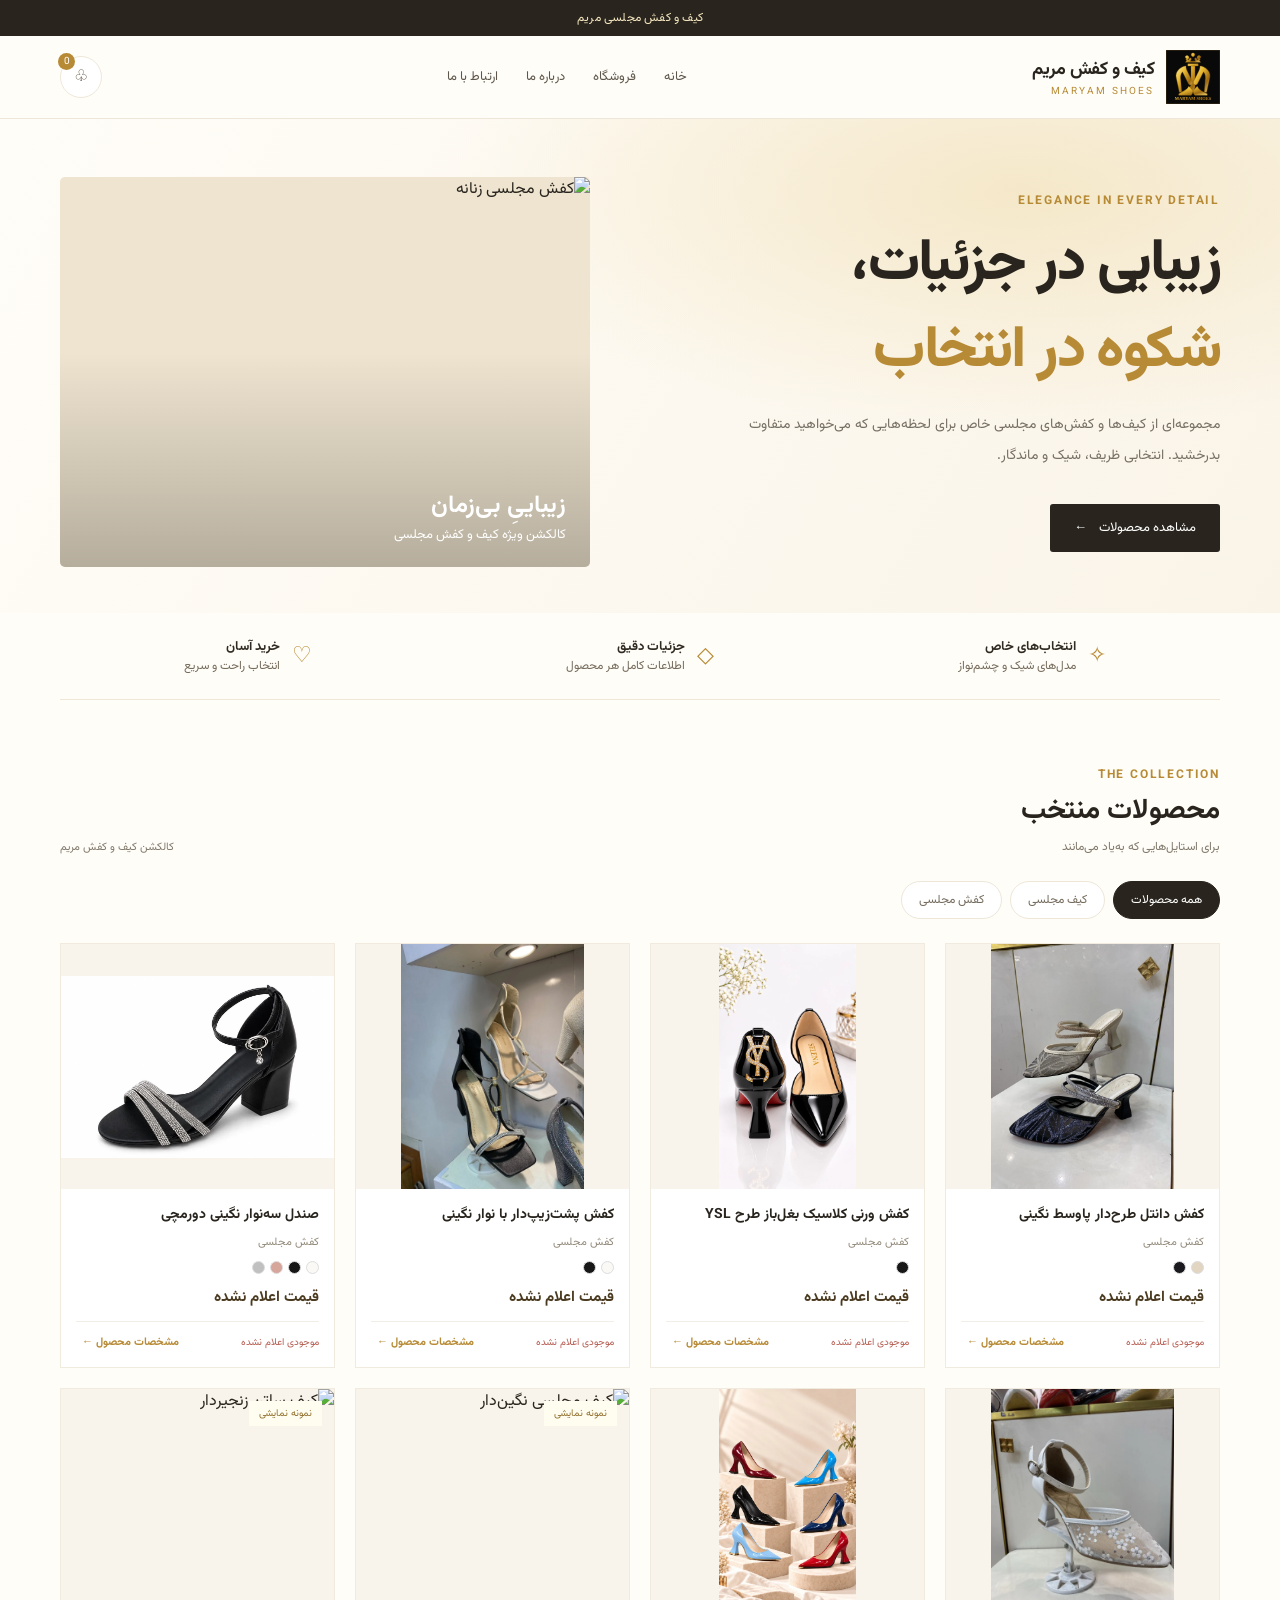
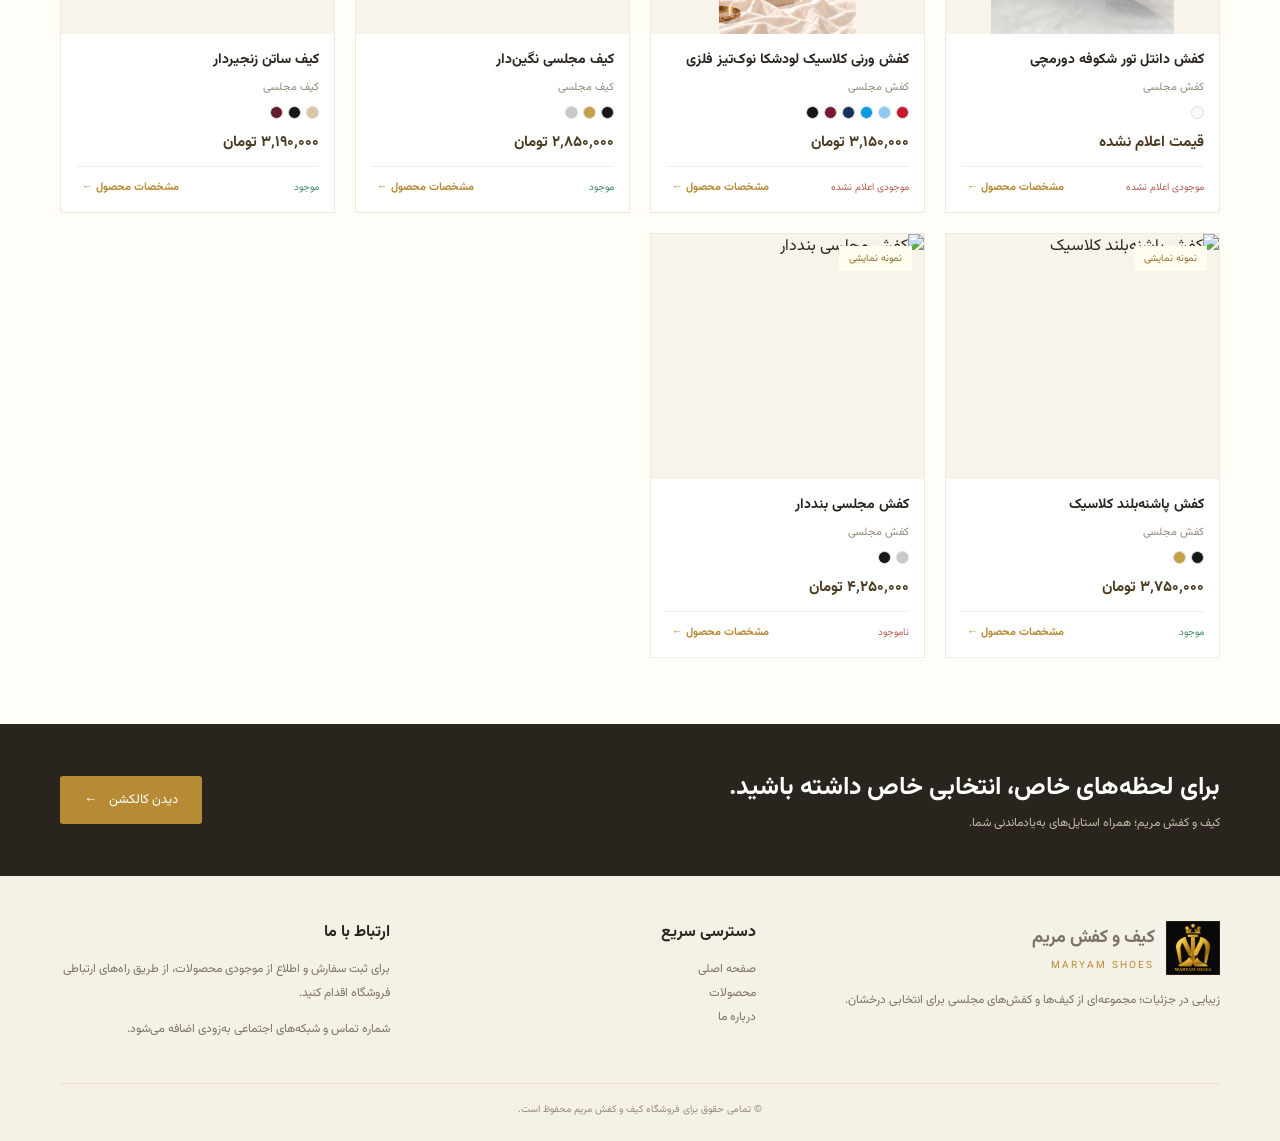
==== index.html @ fd9d686f "Add patterned lace mule with rhinestone instep straps" ====
<!doctype html>
<html lang="fa" dir="rtl">
<head>
<meta charset="utf-8"><meta name="viewport" content="width=device-width,initial-scale=1">
<meta name="theme-color" content="#fffdf8">
<meta name="description" content="کیف و کفش مریم؛ انتخابی درخشان برای استایل‌های خاص و مجلسی">
<title>کیف و کفش مریم | Maryam Shoes</title>
<style>
@import url('https://fonts.googleapis.com/css2?family=Vazirmatn:wght@300;400;500;600;700;800&display=swap');
:root{--gold:#b78a35;--gold2:#e6c77d;--ink:#29251e;--muted:#81796c;--cream:#fffdf8;--line:#eee7d9;--soft:#f8f4eb}
*{box-sizing:border-box}html{scroll-behavior:smooth}body{margin:0;background:var(--cream);color:var(--ink);font-family:Vazirmatn,Tahoma,sans-serif}a{color:inherit;text-decoration:none}button{font:inherit;cursor:pointer}.topline{background:#29251e;color:#f7e8c2;text-align:center;padding:9px 16px;font-size:12px;letter-spacing:.2px}.wrap{width:min(1160px,calc(100% - 36px));margin:auto}.header{position:sticky;top:0;z-index:20;background:#fffdf8ed;backdrop-filter:blur(14px);border-bottom:1px solid var(--line)}.nav{height:82px;display:flex;align-items:center;justify-content:space-between;gap:24px}.brand{display:flex;align-items:center;gap:12px}.brand img{width:54px;height:54px}.brand strong{display:block;font-size:18px;letter-spacing:-.5px}.brand small{display:block;color:var(--gold);font-size:10px;letter-spacing:2px;direction:ltr;text-align:right}.links{display:flex;gap:28px;color:#5e574b;font-size:13px}.links a:hover{color:var(--gold)}.nav-actions{display:flex;gap:10px}.iconbtn{border:1px solid var(--line);background:white;border-radius:50%;width:42px;height:42px;display:grid;place-items:center;color:#514632;position:relative}.count{position:absolute;top:-4px;left:-3px;background:var(--gold);color:white;border-radius:50%;width:17px;height:17px;font-size:10px;display:grid;place-items:center}.hero{padding:58px 0 46px;background:radial-gradient(ellipse at 80% 15%,#f5e8c9 0,transparent 40%),linear-gradient(120deg,#fffdf8,#faf4e8)}.hero-grid{display:grid;grid-template-columns:1.05fr .95fr;align-items:center;gap:44px}.eyebrow{color:var(--gold);font-size:12px;font-weight:700;letter-spacing:1.8px}.hero h1{font-size:clamp(34px,5vw,58px);line-height:1.5;margin:12px 0 14px;font-weight:800;letter-spacing:-1.6px}.hero h1 span{color:var(--gold)}.hero p{color:#777064;line-height:2.2;font-size:14px;max-width:490px}.cta{display:inline-flex;align-items:center;gap:12px;background:var(--ink);color:white;padding:14px 24px;border-radius:3px;margin-top:18px;font-size:13px;transition:.2s}.cta:hover{background:var(--gold)}.hero-art{height:390px;border-radius:5px;overflow:hidden;position:relative;background:#eee4d0}.hero-art img{width:100%;height:100%;object-fit:cover;display:block}.hero-art:after{content:"";position:absolute;inset:0;background:linear-gradient(0deg,#1b171044,transparent 55%)}.art-label{position:absolute;z-index:1;bottom:22px;right:24px;color:white;font-size:13px}.art-label b{display:block;font-size:24px}.trust{display:grid;grid-template-columns:repeat(3,1fr);gap:16px;padding:24px 0;border-bottom:1px solid var(--line)}.trust div{display:flex;align-items:center;justify-content:center;gap:12px;color:#756b5b;font-size:12px}.trust b{display:block;color:#302b22;font-size:13px}.trust i{font-style:normal;font-size:22px;color:var(--gold)}.section{padding:66px 0}.section-head{display:flex;justify-content:space-between;align-items:end;margin-bottom:25px}.section-head h2{margin:5px 0;font-size:28px}.section-head p{margin:0;color:var(--muted);font-size:12px}.filters{display:flex;gap:8px;flex-wrap:wrap;margin-bottom:24px}.filter{border:1px solid var(--line);background:white;color:#746b5d;padding:9px 17px;border-radius:30px;font-size:12px}.filter.active,.filter:hover{background:var(--ink);border-color:var(--ink);color:white}.grid{display:grid;grid-template-columns:repeat(4,1fr);gap:20px}.product{background:white;border:1px solid #f0eadf;transition:.25s;position:relative}.product:hover{transform:translateY(-4px);box-shadow:0 16px 36px #4d3c1710}.photo{height:245px;position:relative;background:var(--soft);overflow:hidden}.photo img{width:100%;height:100%;object-fit:cover;transition:.4s}.product:hover .photo img{transform:scale(1.04)}.tag{position:absolute;top:12px;right:12px;background:#fffdf0;color:#92702d;padding:5px 10px;font-size:10px}.pbody{padding:15px}.pbody h3{font-size:14px;margin:0 0 8px}.sub{font-size:11px;color:#938a7b}.price{font-size:15px;font-weight:700;margin:12px 0;color:#4a3a1f}.price small{font-size:10px;color:#8b8376;font-weight:400}.pfoot{display:flex;justify-content:space-between;align-items:center;border-top:1px solid #f2eee7;padding-top:11px}.stock{font-size:10px;color:#3f8a63}.stock.out{color:#b65d51}.details{border:0;background:transparent;color:var(--gold);font-size:11px;font-weight:700}.swatches{display:flex;gap:5px;margin-top:10px}.swatch{width:13px;height:13px;border-radius:50%;border:1px solid #ddd}.empty{padding:50px;text-align:center;color:var(--muted);grid-column:1/-1}.banner{background:#29251e;color:white;padding:44px 0}.banner-inner{display:flex;align-items:center;justify-content:space-between;gap:25px}.banner h2{margin:0;font-size:25px}.banner p{color:#c6bcaa;font-size:12px;margin:7px 0 0}.banner .cta{background:var(--gold);margin:0}.footer{padding:44px 0 24px;background:#f6f1e7}.footer-grid{display:grid;grid-template-columns:1.3fr 1fr 1fr;gap:35px}.footer p,.footer a{color:#7b7367;font-size:12px;line-height:2}.footer h4{margin:0 0 12px}.copyright{border-top:1px solid #e8dfd0;margin-top:30px;padding-top:18px;color:#958b7a;font-size:10px;text-align:center}.modal{position:fixed;inset:0;background:#17130dbb;z-index:50;display:none;align-items:center;justify-content:center;padding:18px}.modal.open{display:flex}.modalbox{background:#fffdf8;width:min(760px,100%);max-height:90vh;overflow:auto;display:grid;grid-template-columns:1fr 1fr;position:relative}.modalbox>img{width:100%;height:100%;min-height:370px;object-fit:cover}.modalcontent{padding:34px}.close{position:absolute;top:10px;left:10px;border:0;background:white;width:34px;height:34px;border-radius:50%;font-size:20px}.spec{display:grid;grid-template-columns:1fr 1fr;gap:9px;margin:20px 0}.spec div{background:var(--soft);padding:10px;font-size:11px;color:#766b5a}.spec b{display:block;color:#302a20;font-size:12px;margin-bottom:4px}.modalcontent select{width:100%;padding:11px;border:1px solid var(--line);background:white;font:inherit;margin:6px 0 12px}.add{border:0;background:var(--ink);color:white;width:100%;padding:13px}.cartpanel{position:fixed;z-index:60;inset:0;background:#17130d88;display:none;justify-content:flex-start}.cartpanel.open{display:flex}.cart{background:white;width:min(390px,92vw);height:100%;padding:25px;overflow:auto}.carthead{display:flex;justify-content:space-between;align-items:center}.cartline{display:flex;justify-content:space-between;border-bottom:1px solid var(--line);padding:14px 0;font-size:12px}.cartline button{border:0;background:none;color:#b65d51}.muted{color:var(--muted)}@media(max-width:850px){.links{display:none}.hero-grid{grid-template-columns:1fr}.hero-art{height:320px}.grid{grid-template-columns:repeat(2,1fr)}.trust{gap:8px}.trust div{font-size:10px}.footer-grid{grid-template-columns:1fr 1fr}}@media(max-width:520px){.wrap{width:calc(100% - 26px)}.nav{height:70px}.brand img{width:46px;height:46px}.brand strong{font-size:15px}.hero{padding:36px 0}.hero-art{height:270px}.trust{grid-template-columns:1fr;gap:14px;align-items:start}.trust div{justify-content:flex-start}.section{padding:48px 0}.section-head h2{font-size:22px}.grid{gap:10px}.photo{height:175px}.pbody{padding:11px}.pbody h3{font-size:12px}.price{font-size:13px}.banner-inner{display:block}.banner .cta{display:inline-flex;margin-top:18px}.footer-grid{grid-template-columns:1fr}.modalbox{grid-template-columns:1fr}.modalbox>img{height:230px;min-height:0}.modalcontent{padding:22px}}
.tag:empty{display:none}.photo img[src^="assets/"][src$=".webp"],.modalbox>img[src^="assets/"][src$=".webp"]{object-fit:contain}.modalbox>img[src^="assets/"][src$=".webp"]{max-height:75vh;background:var(--soft)}
</style>
</head>
<body>
<div class="topline">کیف و کفش مجلسی مریم</div>
<header class="header"><div class="wrap nav">
<a class="brand" href="#"><img src="assets/logo.svg" alt="لوگوی کیف و کفش مریم"><span><strong>کیف و کفش مریم</strong><small>MARYAM SHOES</small></span></a>
<nav class="links"><a href="#home">خانه</a><a href="#products">فروشگاه</a><a href="#about">درباره ما</a><a href="#contact">ارتباط با ما</a></nav>
<div class="nav-actions"><button class="iconbtn" aria-label="سبد خرید" onclick="toggleCart()">♧<span class="count" id="cartCount">0</span></button></div>
</div></header>
<main>
<section class="hero" id="home"><div class="wrap hero-grid"><div><div class="eyebrow">ELEGANCE IN EVERY DETAIL</div><h1>زیبایی در جزئیات،<br><span>شکوه در انتخاب</span></h1><p>مجموعه‌ای از کیف‌ها و کفش‌های مجلسی خاص برای لحظه‌هایی که می‌خواهید متفاوت بدرخشید. انتخابی ظریف، شیک و ماندگار.</p><a class="cta" href="#products">مشاهده محصولات <span>←</span></a></div><div class="hero-art"><img src="https://images.unsplash.com/photo-1543163521-1bf539c55dd2?auto=format&fit=crop&w=1100&q=85" alt="کفش مجلسی زنانه"><div class="art-label"><b>زیباییِ بی‌زمان</b>کالکشن ویژه کیف و کفش مجلسی</div></div></div></section>
<div class="wrap trust"><div><i>✧</i><span><b>انتخاب‌های خاص</b>مدل‌های شیک و چشم‌نواز</span></div><div><i>◇</i><span><b>جزئیات دقیق</b>اطلاعات کامل هر محصول</span></div><div><i>♡</i><span><b>خرید آسان</b>انتخاب راحت و سریع</span></div></div>
<section class="section" id="products"><div class="wrap"><div class="section-head"><div><div class="eyebrow">THE COLLECTION</div><h2>محصولات منتخب</h2><p>برای استایل‌هایی که به‌یاد می‌مانند</p></div><span class="muted" style="font-size:11px">کالکشن کیف و کفش مریم</span></div>
<div class="filters"><button class="filter active" data-filter="all">همه محصولات</button><button class="filter" data-filter="bag">کیف مجلسی</button><button class="filter" data-filter="shoe">کفش مجلسی</button></div>
<div class="grid" id="productGrid"></div></div></section>
<section class="banner" id="about"><div class="wrap banner-inner"><div><h2>برای لحظه‌های خاص، انتخابی خاص داشته باشید.</h2><p>کیف و کفش مریم؛ همراه استایل‌های به‌یادماندنی شما.</p></div><a class="cta" href="#products">دیدن کالکشن <span>←</span></a></div></section>
</main>
<footer class="footer" id="contact"><div class="wrap"><div class="footer-grid"><div><a class="brand" href="#"><img src="assets/logo.svg" alt=""><span><strong>کیف و کفش مریم</strong><small>MARYAM SHOES</small></span></a><p>زیبایی در جزئیات؛ مجموعه‌ای از کیف‌ها و کفش‌های مجلسی برای انتخابی درخشان.</p></div><div><h4>دسترسی سریع</h4><p><a href="#home">صفحه اصلی</a><br><a href="#products">محصولات</a><br><a href="#about">درباره ما</a></p></div><div><h4>ارتباط با ما</h4><p>برای ثبت سفارش و اطلاع از موجودی محصولات، از طریق راه‌های ارتباطی فروشگاه اقدام کنید.</p><p class="muted">شماره تماس و شبکه‌های اجتماعی به‌زودی اضافه می‌شود.</p></div></div><div class="copyright">© تمامی حقوق برای فروشگاه کیف و کفش مریم محفوظ است.</div></div></footer>
<div class="modal" id="productModal" onclick="if(event.target===this)closeModal()"><div class="modalbox"><button class="close" onclick="closeModal()">×</button><img id="modalImg" alt=""><div class="modalcontent"><div class="eyebrow">MARYAM SHOES</div><h2 id="modalName"></h2><div class="price" id="modalPrice"></div><p class="muted" style="font-size:12px;line-height:2">برای مشاهده مشخصات و انتخاب رنگ یا سایز، گزینه‌های زیر را بررسی کنید.</p><div class="spec" id="modalSpecs"></div><label id="optionLabel" style="font-size:12px">انتخاب رنگ</label><select id="optionSelect"></select><button class="add" id="addBtn">افزودن به سبد خرید</button></div></div></div>
<div class="cartpanel" id="cartPanel" onclick="if(event.target===this)toggleCart()"><aside class="cart"><div class="carthead"><h3>سبد خرید</h3><button class="close" style="position:static" onclick="toggleCart()">×</button></div><div id="cartItems"></div><p id="cartTotal" style="font-weight:700"></p><p class="muted" style="font-size:11px;line-height:2">این نسخه نمایشی است؛ ثبت سفارش و پرداخت آنلاین هنوز فعال نشده است.</p></aside></div>
<script>
const products=[
{"id":10,"name":"کفش دانتل طرح‌دار پاوسط نگینی","category":"shoe","price":null,"colors":["کرم","مشکی"],"swatches":["#e2d6c2","#19191e"],"sizes":[],"heel":"۵ سانتی‌متر","stock":null,"dimensions":"اعلام نشده","image":"assets/patterned-lace-mule.webp","badge":"","real":true},
{"id":9,"name":"کفش ورنی کلاسیک بغل‌باز طرح YSL","category":"shoe","price":null,"colors":["مشکی"],"swatches":["#171717"],"soleColor":"قرمز","sizes":[],"heel":"اعلام نشده","stock":null,"dimensions":"اعلام نشده","image":"assets/ysl-style-patent.webp","badge":"","real":true},
{"id":8,"name":"کفش پشت‌زیپ‌دار با نوار نگینی","category":"shoe","price":null,"colors":["سفید","مشکی"],"swatches":["#faf9f6","#171717"],"sizes":[],"heel":"۵ تا ۷ سانتی‌متر","stock":null,"dimensions":"اعلام نشده","image":"assets/rhinestone-back-zip.webp","badge":"","real":true},
{"id":7,"name":"صندل سه‌نوار نگینی دورمچی","category":"shoe","price":null,"colors":["سفید","مشکی","کالباسی","نقره‌ای"],"swatches":["#faf9f6","#171717","#d6a59c","#c0c0c0"],"sizes":[],"heel":"۵ تا ۷ سانتی‌متر","stock":null,"dimensions":"اعلام نشده","image":"assets/three-band-rhinestone.webp","badge":"","real":true},
{"id":6,"name":"کفش دانتل تور شکوفه دورمچی","category":"shoe","price":null,"colors":["سفید"],"swatches":["#faf9f6"],"sizes":[],"heel":"۵ تا ۷ سانتی‌متر","stock":null,"dimensions":"اعلام نشده","image":"assets/blossom-lace.webp","badge":"","real":true},
{"id":5,"name":"کفش ورنی کلاسیک لودشکا نوک‌تیز فلزی","category":"shoe","price":3150000,"colors":["قرمز","آبی روشن","آبی درخشان","سرمه‌ای","زرشکی","مشکی"],"swatches":["#c8162c","#8dc9f3","#009be5","#16315c","#791a32","#151515"],"sizes":[],"heel":"۸ تا ۱۰ سانتی‌متر","stock":null,"dimensions":"اعلام نشده","image":"assets/lodoshka-classic.webp","badge":"","real":true},
{id:1,name:'کیف مجلسی نگین‌دار',category:'bag',price:2850000,colors:['مشکی','طلایی','نقره‌ای'],swatches:['#171717','#c5a04b','#c6c8cc'],stock:true,dimensions:'۲۰ × ۱۴ × ۶ سانتی‌متر',image:'https://images.unsplash.com/photo-1584917865442-de89df76afd3?auto=format&fit=crop&w=900&q=85',badge:'پرفروش'},
{id:2,name:'کیف ساتن زنجیردار',category:'bag',price:3190000,colors:['کرم','مشکی','زرشکی'],swatches:['#d9c7a5','#171717','#641c2b'],stock:true,dimensions:'۱۸ × ۱۲ × ۵ سانتی‌متر',image:'https://images.unsplash.com/photo-1584917865442-de89df76afd3?auto=format&fit=crop&w=900&q=85',badge:'جدید'},
{id:3,name:'کفش پاشنه‌بلند کلاسیک',category:'shoe',price:3750000,colors:['مشکی','طلایی'],swatches:['#171717','#c5a04b'],sizes:['۳۶','۳۷','۳۸','۳۹','۴۰'],heel:'۸ سانتی‌متر',stock:true,dimensions:'مناسب سایز استاندارد',image:'https://images.unsplash.com/photo-1543163521-1bf539c55dd2?auto=format&fit=crop&w=900&q=85',badge:'منتخب'},
{id:4,name:'کفش مجلسی بنددار',category:'shoe',price:4250000,colors:['نقره‌ای','مشکی'],swatches:['#c6c8cc','#171717'],sizes:['۳۶','۳۷','۳۸','۳۹'],heel:'۷ سانتی‌متر',stock:false,dimensions:'مناسب سایز استاندارد',image:'https://images.unsplash.com/photo-1515347619252-60a4bf4fff4f?auto=format&fit=crop&w=900&q=85',badge:'ناموجود'}
];
const stockLabel = stock => stock === null ? 'موجودی اعلام نشده' : stock ? 'موجود' : 'ناموجود';
let cart=[];let currentFilter='all';const toman=n=>n == null ? 'قیمت اعلام نشده' : n.toLocaleString('fa-IR')+' تومان';
function render(){const list=products.filter(p=>currentFilter==='all'||p.category===currentFilter);document.getElementById('productGrid').innerHTML=list.map(p=>'<article class="product"><div class="photo"><img src="'+p.image+'" alt="'+p.name+'" loading="lazy"><span class="tag">'+(p.real ? p.badge : 'نمونه نمایشی')+'</span></div><div class="pbody"><h3>'+p.name+'</h3><div class="sub">'+(p.category==='bag'?'کیف مجلسی':'کفش مجلسی')+'</div><div class="swatches">'+p.swatches.map((c,i)=>'<span class="swatch" title="'+p.colors[i]+'" style="background:'+c+'"></span>').join('')+'</div><div class="price">'+toman(p.price)+'</div><div class="pfoot"><span class="stock '+(!p.stock?'out':'')+'">'+stockLabel(p.stock)+'</span><button class="details" onclick="openModal('+p.id+')">مشخصات محصول ←</button></div></div></article>').join('')||'<div class="empty">محصولی در این دسته ثبت نشده است.</div>'}
document.querySelectorAll('.filter').forEach(b=>b.addEventListener('click',()=>{document.querySelectorAll('.filter').forEach(x=>x.classList.remove('active'));b.classList.add('active');currentFilter=b.dataset.filter;render()}));
function openModal(id){const p=products.find(x=>x.id===id);document.getElementById('modalImg').src=p.image;document.getElementById('modalName').textContent=p.name;document.getElementById('modalPrice').textContent=toman(p.price);let specs=[['رنگ‌بندی',p.colors.join('، ')],['وضعیت',stockLabel(p.stock)],['ابعاد',p.dimensions]];if(p.soleColor)specs.push(['رنگ زیره',p.soleColor]);if(p.category==='shoe')specs.push(['سایزبندی',p.sizes.join('، ') || 'اعلام نشده'],['قد پاشنه',p.heel]);document.getElementById('modalSpecs').innerHTML=specs.map(s=>'<div><b>'+s[0]+'</b>'+s[1]+'</div>').join('');const label=document.getElementById('optionLabel'),sel=document.getElementById('optionSelect');label.textContent=p.category==='shoe' && p.sizes.length?'انتخاب سایز':'انتخاب رنگ';sel.innerHTML=(p.category==='shoe' && p.sizes.length?p.sizes:p.colors).map(v=>'<option>'+v+'</option>').join('');const btn=document.getElementById('addBtn');btn.disabled=!p.stock;btn.style.opacity=p.stock?'1':'.45';btn.textContent=p.stock?'افزودن به سبد خرید':stockLabel(p.stock);btn.onclick=()=>{cart.push({name:p.name,option:sel.value,price:p.price});renderCart();closeModal()};document.getElementById('productModal').classList.add('open')}
function closeModal(){document.getElementById('productModal').classList.remove('open')}
function toggleCart(){document.getElementById('cartPanel').classList.toggle('open')}
function renderCart(){document.getElementById('cartCount').textContent=cart.length;document.getElementById('cartItems').innerHTML=cart.length?cart.map((x,i)=>'<div class="cartline"><span>'+x.name+'<br><small class="muted">'+x.option+'</small></span><span>'+toman(x.price)+'<br><button onclick="cart.splice('+i+',1);renderCart()">حذف</button></span></div>').join(''):'<p class="muted">سبد خرید شما خالی است.</p>';document.getElementById('cartTotal').textContent=cart.length?'جمع کل: '+toman(cart.reduce((a,b)=>a+b.price,0)):''}
render();renderCart();
</script>
</body></html>
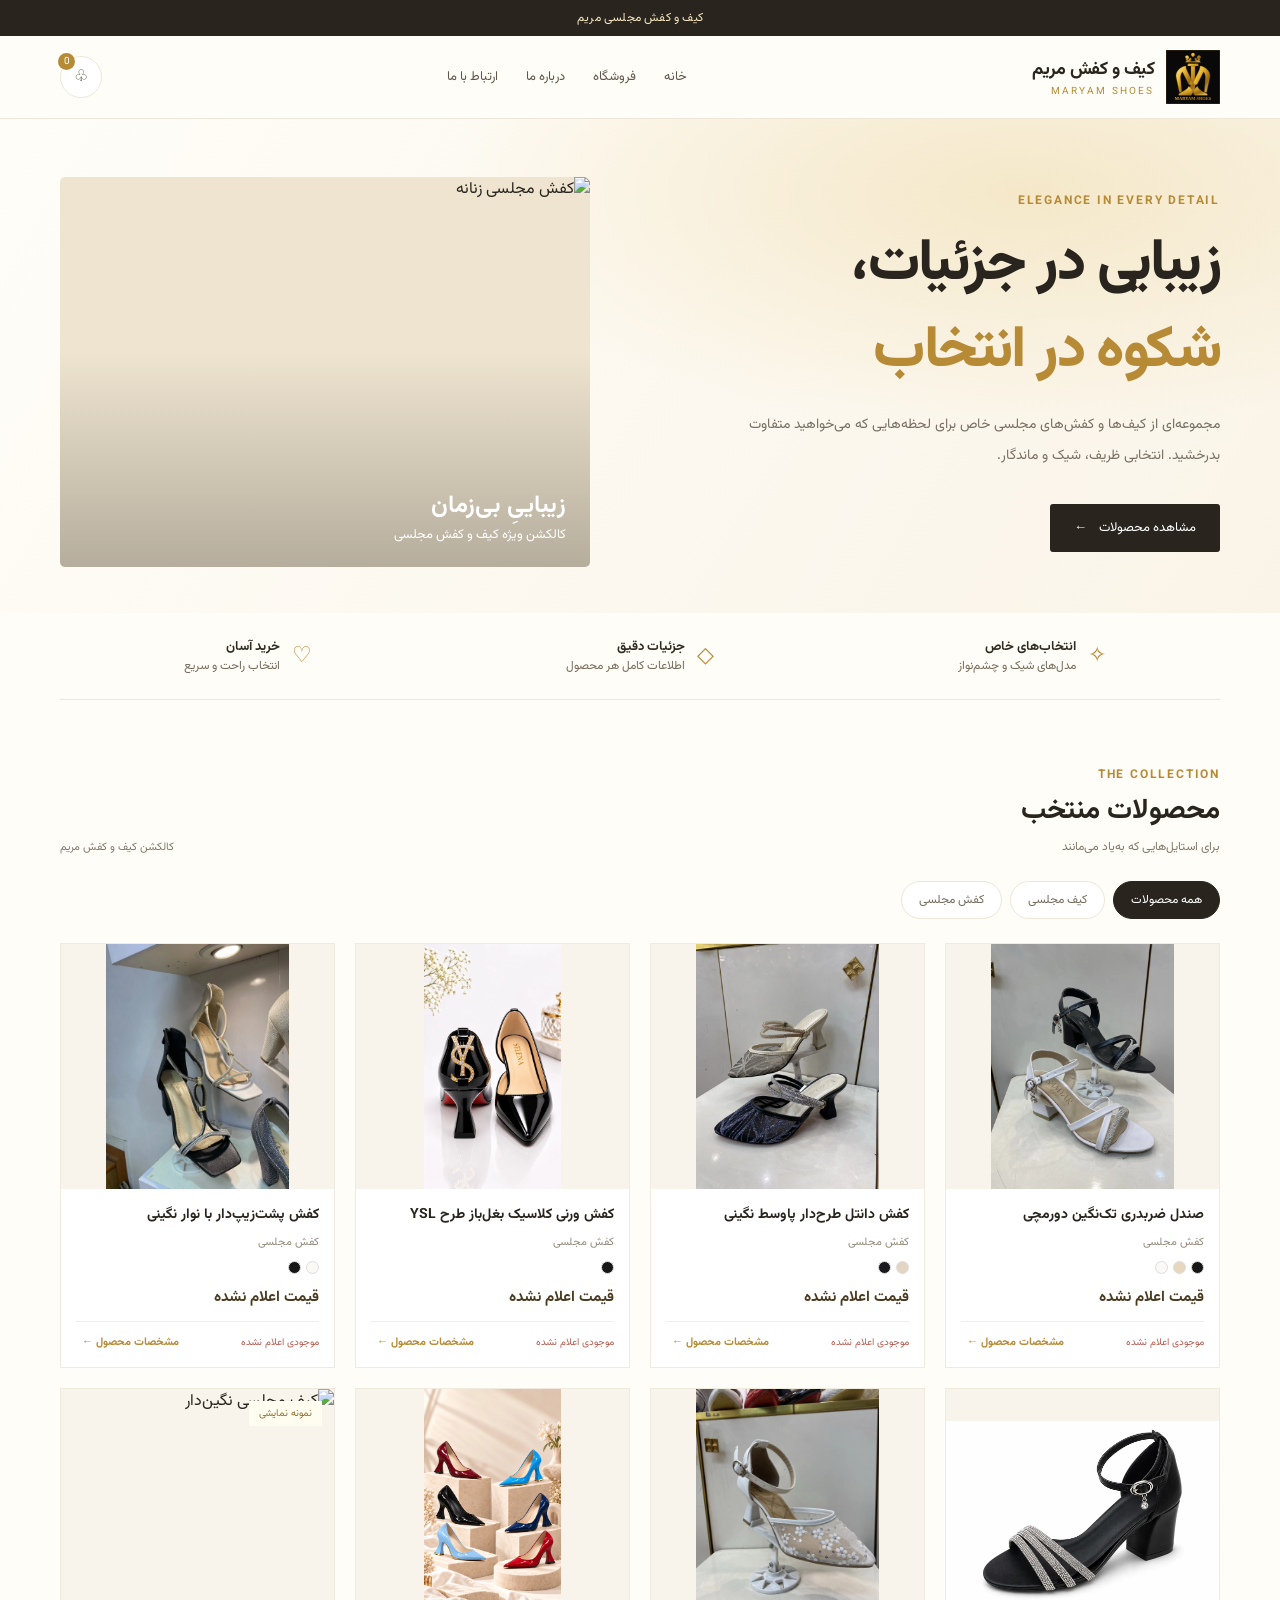
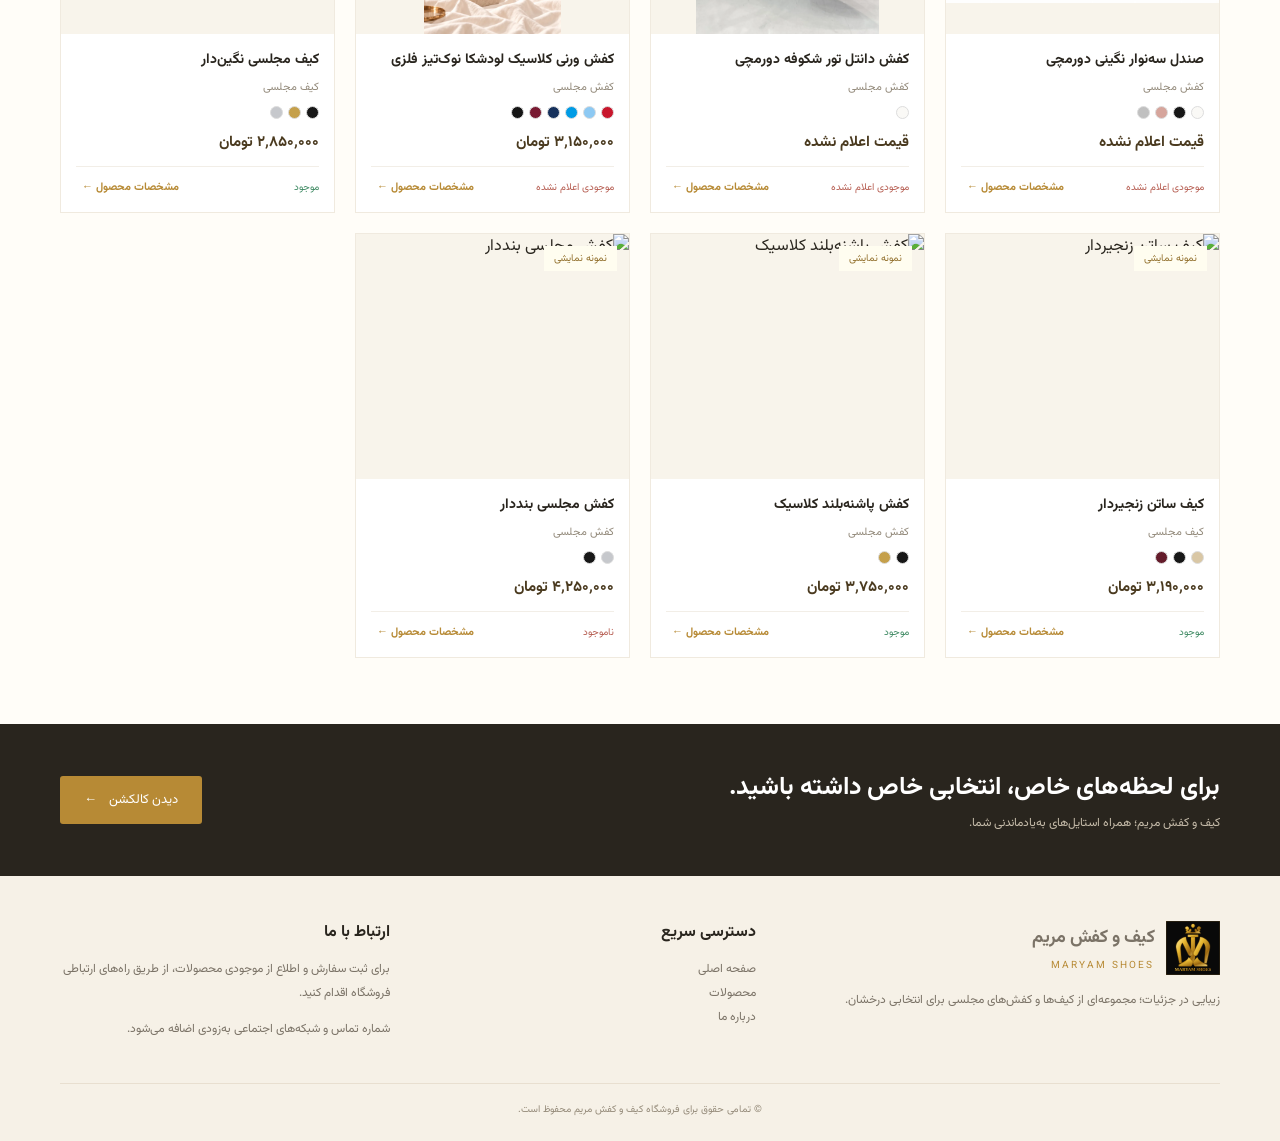
==== commit 4849cddb: "Add crisscross ankle-strap sandal in three colors" ====
--- a/index.html
+++ b/index.html
@@ -32,6 +32,7 @@
 <div class="cartpanel" id="cartPanel" onclick="if(event.target===this)toggleCart()"><aside class="cart"><div class="carthead"><h3>سبد خرید</h3><button class="close" style="position:static" onclick="toggleCart()">×</button></div><div id="cartItems"></div><p id="cartTotal" style="font-weight:700"></p><p class="muted" style="font-size:11px;line-height:2">این نسخه نمایشی است؛ ثبت سفارش و پرداخت آنلاین هنوز فعال نشده است.</p></aside></div>
 <script>
 const products=[
+{"id":11,"name":"صندل ضربدری تک‌نگین دورمچی","category":"shoe","price":null,"colors":["مشکی","کرم","سفید"],"swatches":["#171717","#e7d8bd","#faf9f6"],"sizes":[],"heel":"۵ تا ۷ سانتی‌متر","stock":null,"dimensions":"اعلام نشده","image":"assets/crisscross-ankle-sandal.webp","badge":"","real":true},
 {"id":10,"name":"کفش دانتل طرح‌دار پاوسط نگینی","category":"shoe","price":null,"colors":["کرم","مشکی"],"swatches":["#e2d6c2","#19191e"],"sizes":[],"heel":"۵ سانتی‌متر","stock":null,"dimensions":"اعلام نشده","image":"assets/patterned-lace-mule.webp","badge":"","real":true},
 {"id":9,"name":"کفش ورنی کلاسیک بغل‌باز طرح YSL","category":"shoe","price":null,"colors":["مشکی"],"swatches":["#171717"],"soleColor":"قرمز","sizes":[],"heel":"اعلام نشده","stock":null,"dimensions":"اعلام نشده","image":"assets/ysl-style-patent.webp","badge":"","real":true},
 {"id":8,"name":"کفش پشت‌زیپ‌دار با نوار نگینی","category":"shoe","price":null,"colors":["سفید","مشکی"],"swatches":["#faf9f6","#171717"],"sizes":[],"heel":"۵ تا ۷ سانتی‌متر","stock":null,"dimensions":"اعلام نشده","image":"assets/rhinestone-back-zip.webp","badge":"","real":true},
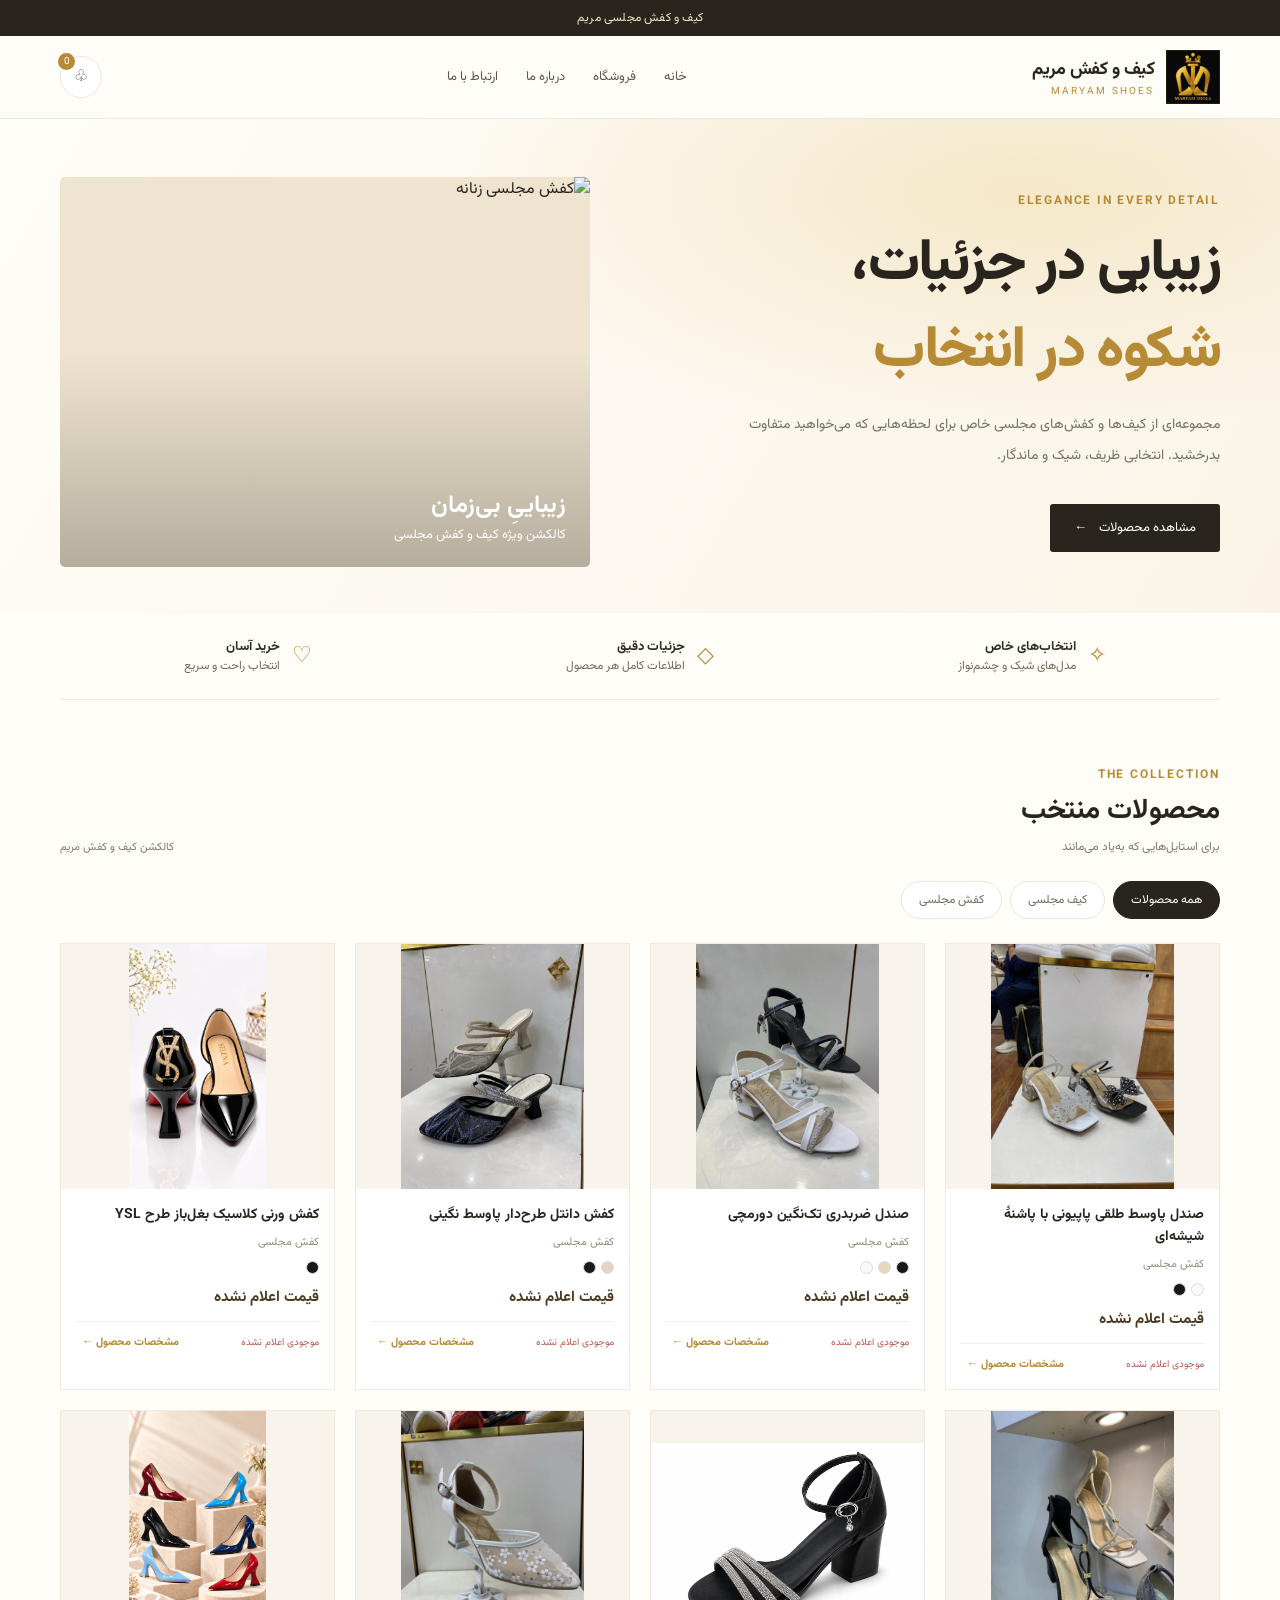
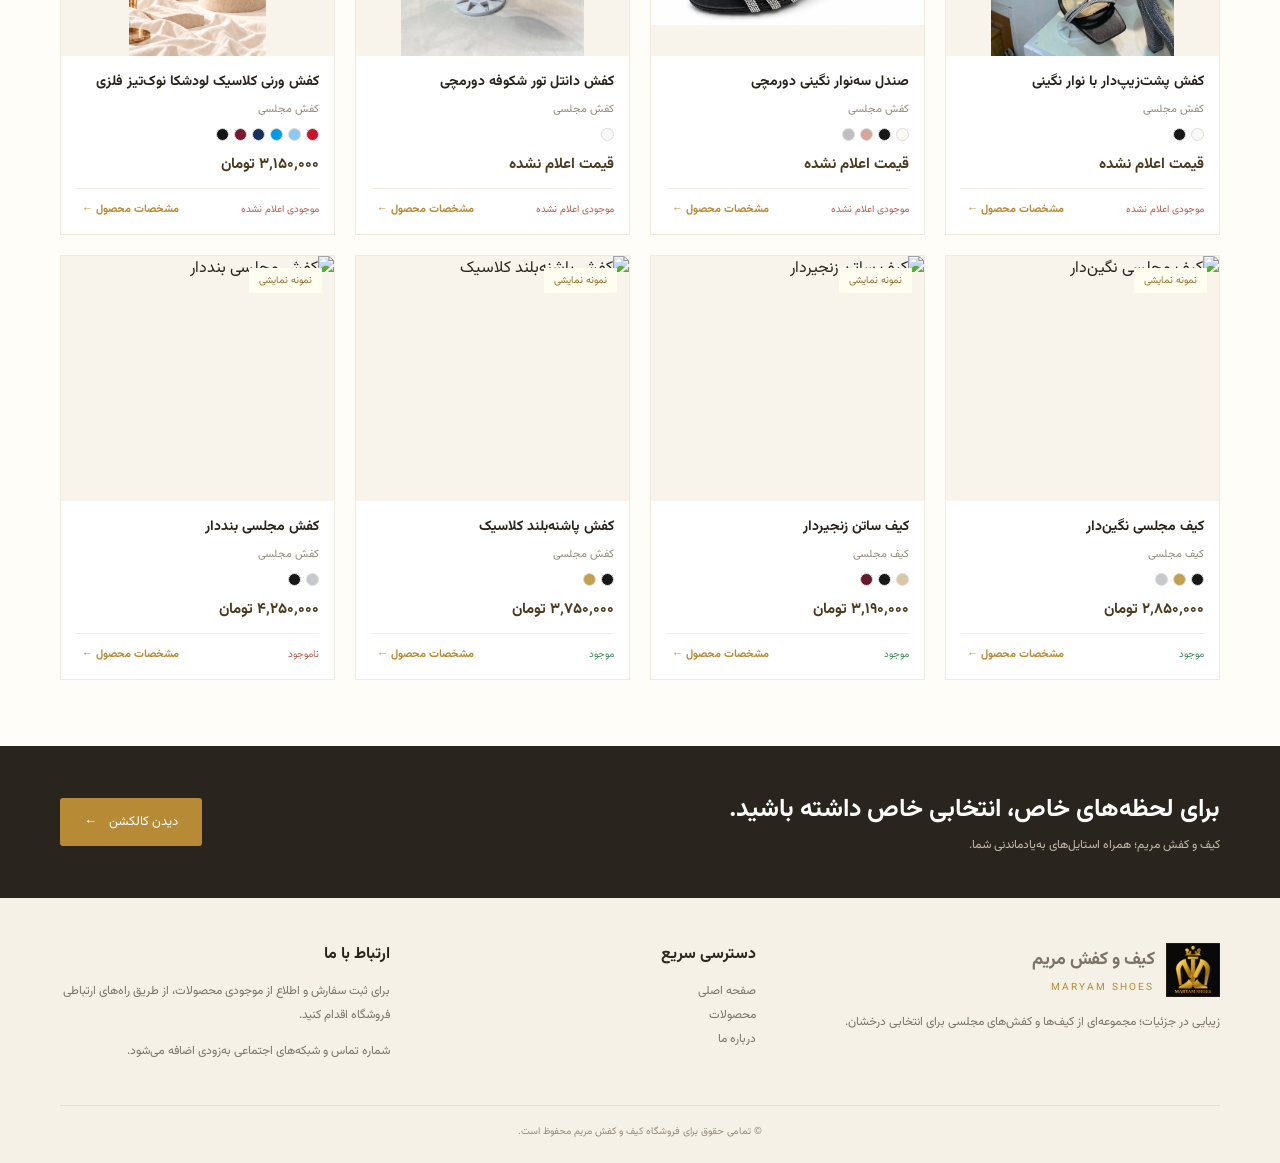
==== commit f3a36bdf: "Add clear-heel bow sandal in white and black" ====
--- a/index.html
+++ b/index.html
@@ -32,6 +32,7 @@
 <div class="cartpanel" id="cartPanel" onclick="if(event.target===this)toggleCart()"><aside class="cart"><div class="carthead"><h3>سبد خرید</h3><button class="close" style="position:static" onclick="toggleCart()">×</button></div><div id="cartItems"></div><p id="cartTotal" style="font-weight:700"></p><p class="muted" style="font-size:11px;line-height:2">این نسخه نمایشی است؛ ثبت سفارش و پرداخت آنلاین هنوز فعال نشده است.</p></aside></div>
 <script>
 const products=[
+{"id":12,"name":"صندل پاوسط طلقی پاپیونی با پاشنهٔ شیشه‌ای","category":"shoe","price":null,"colors":["سفید","مشکی"],"swatches":["#faf9f6","#171717"],"sizes":[],"heel":"اعلام نشده","stock":null,"dimensions":"اعلام نشده","image":"assets/clear-heel-bow-sandal.webp","badge":"","real":true},
 {"id":11,"name":"صندل ضربدری تک‌نگین دورمچی","category":"shoe","price":null,"colors":["مشکی","کرم","سفید"],"swatches":["#171717","#e7d8bd","#faf9f6"],"sizes":[],"heel":"۵ تا ۷ سانتی‌متر","stock":null,"dimensions":"اعلام نشده","image":"assets/crisscross-ankle-sandal.webp","badge":"","real":true},
 {"id":10,"name":"کفش دانتل طرح‌دار پاوسط نگینی","category":"shoe","price":null,"colors":["کرم","مشکی"],"swatches":["#e2d6c2","#19191e"],"sizes":[],"heel":"۵ سانتی‌متر","stock":null,"dimensions":"اعلام نشده","image":"assets/patterned-lace-mule.webp","badge":"","real":true},
 {"id":9,"name":"کفش ورنی کلاسیک بغل‌باز طرح YSL","category":"shoe","price":null,"colors":["مشکی"],"swatches":["#171717"],"soleColor":"قرمز","sizes":[],"heel":"اعلام نشده","stock":null,"dimensions":"اعلام نشده","image":"assets/ysl-style-patent.webp","badge":"","real":true},
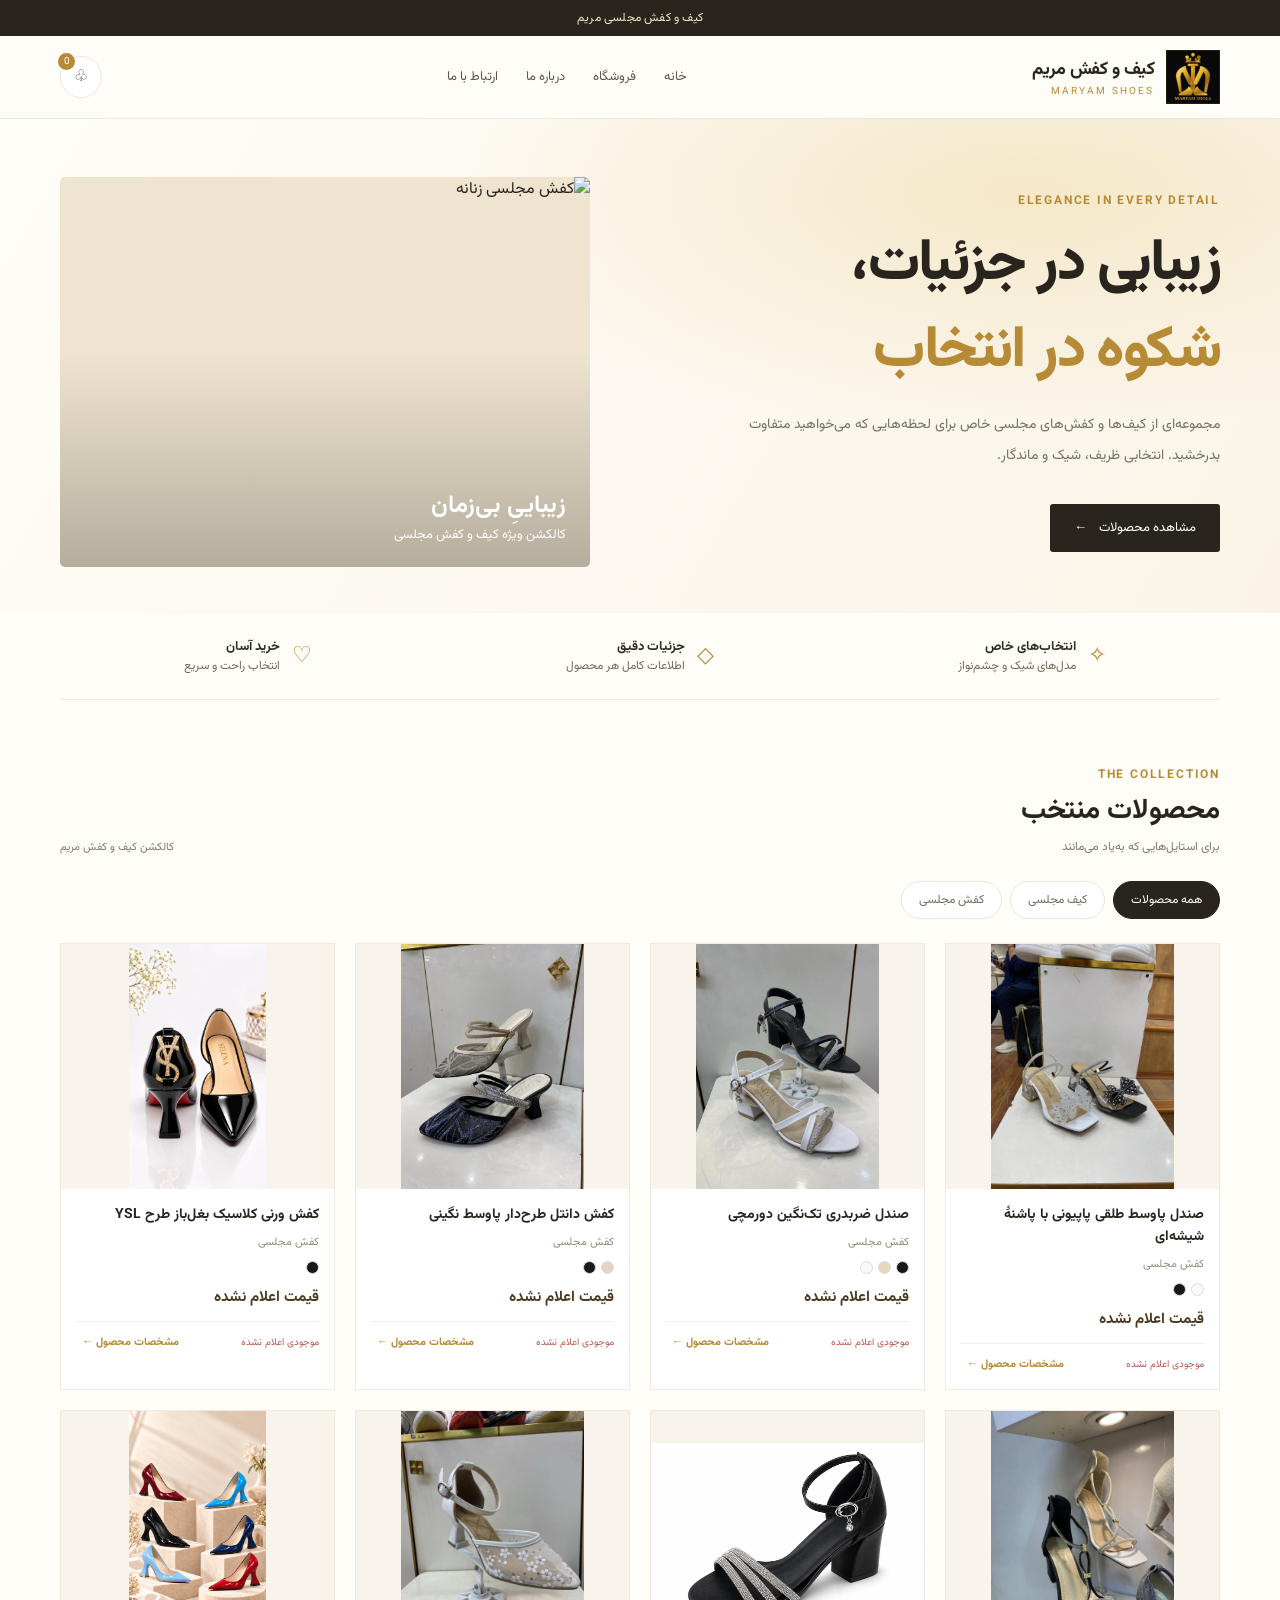
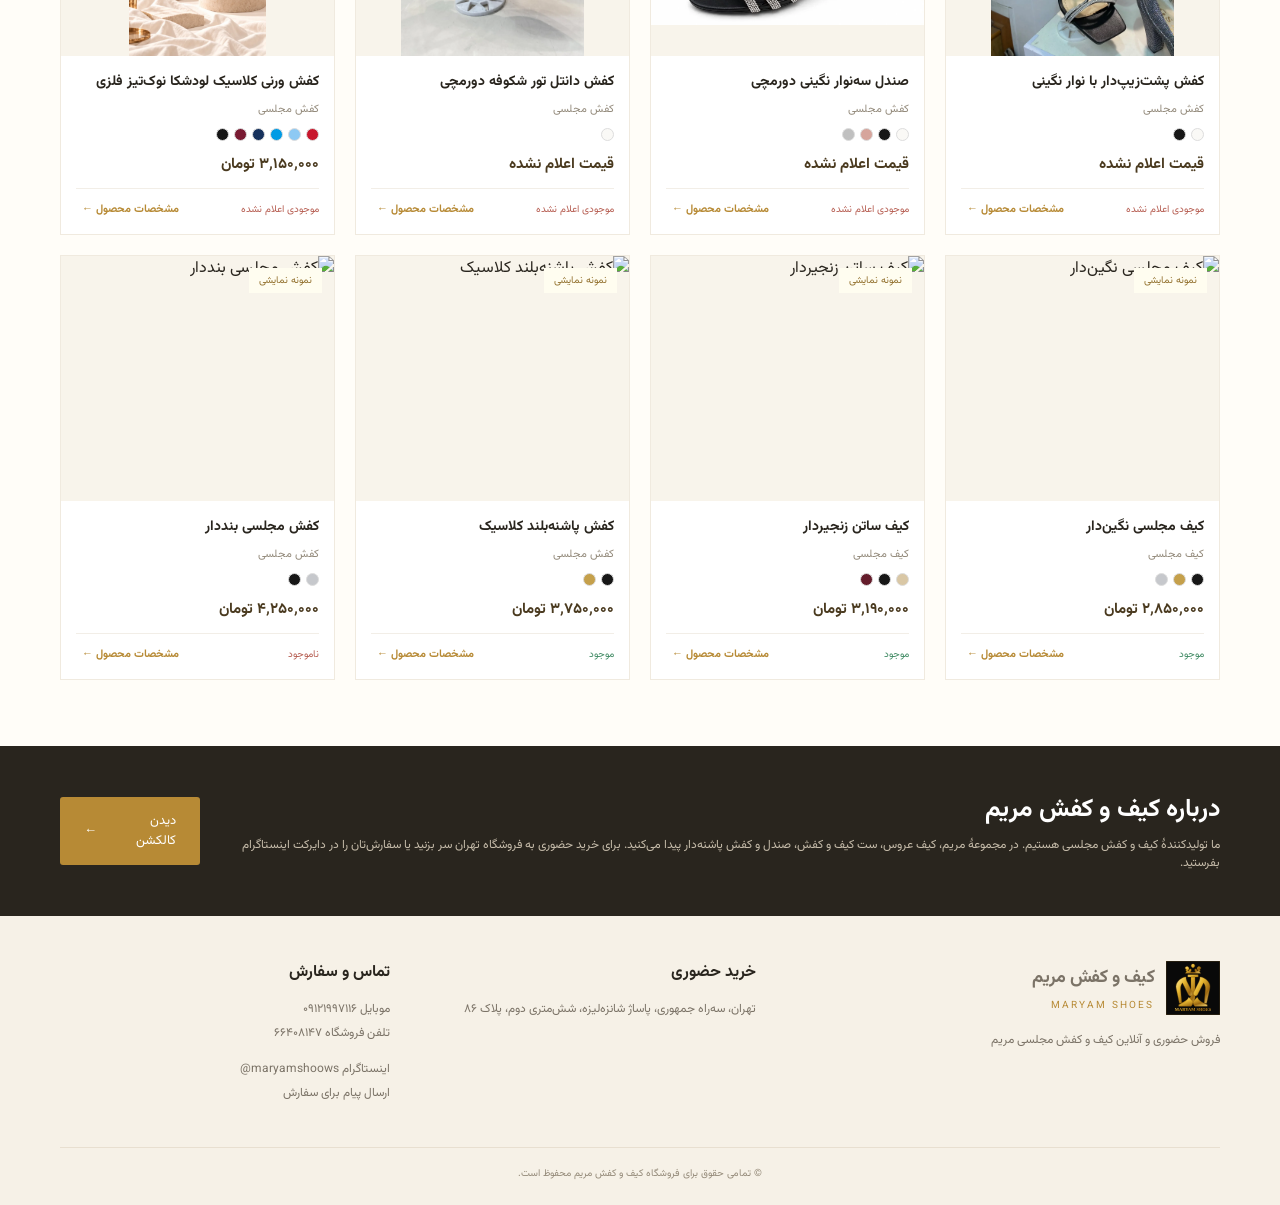
==== commit 2adc467a: "Add boutique address, phone and Instagram ordering details" ====
--- a/index.html
+++ b/index.html
@@ -25,11 +25,11 @@
 <section class="section" id="products"><div class="wrap"><div class="section-head"><div><div class="eyebrow">THE COLLECTION</div><h2>محصولات منتخب</h2><p>برای استایل‌هایی که به‌یاد می‌مانند</p></div><span class="muted" style="font-size:11px">کالکشن کیف و کفش مریم</span></div>
 <div class="filters"><button class="filter active" data-filter="all">همه محصولات</button><button class="filter" data-filter="bag">کیف مجلسی</button><button class="filter" data-filter="shoe">کفش مجلسی</button></div>
 <div class="grid" id="productGrid"></div></div></section>
-<section class="banner" id="about"><div class="wrap banner-inner"><div><h2>برای لحظه‌های خاص، انتخابی خاص داشته باشید.</h2><p>کیف و کفش مریم؛ همراه استایل‌های به‌یادماندنی شما.</p></div><a class="cta" href="#products">دیدن کالکشن <span>←</span></a></div></section>
+<section class="banner" id="about"><div class="wrap banner-inner"><div><h2>درباره کیف و کفش مریم</h2><p>ما تولیدکنندهٔ کیف و کفش مجلسی هستیم. در مجموعهٔ مریم، کیف عروس، ست کیف و کفش، صندل و کفش پاشنه‌دار پیدا می‌کنید. برای خرید حضوری به فروشگاه تهران سر بزنید یا سفارش‌تان را در دایرکت اینستاگرام بفرستید.</p></div><a class="cta" href="#products">دیدن کالکشن <span>←</span></a></div></section>
 </main>
-<footer class="footer" id="contact"><div class="wrap"><div class="footer-grid"><div><a class="brand" href="#"><img src="assets/logo.svg" alt=""><span><strong>کیف و کفش مریم</strong><small>MARYAM SHOES</small></span></a><p>زیبایی در جزئیات؛ مجموعه‌ای از کیف‌ها و کفش‌های مجلسی برای انتخابی درخشان.</p></div><div><h4>دسترسی سریع</h4><p><a href="#home">صفحه اصلی</a><br><a href="#products">محصولات</a><br><a href="#about">درباره ما</a></p></div><div><h4>ارتباط با ما</h4><p>برای ثبت سفارش و اطلاع از موجودی محصولات، از طریق راه‌های ارتباطی فروشگاه اقدام کنید.</p><p class="muted">شماره تماس و شبکه‌های اجتماعی به‌زودی اضافه می‌شود.</p></div></div><div class="copyright">© تمامی حقوق برای فروشگاه کیف و کفش مریم محفوظ است.</div></div></footer>
-<div class="modal" id="productModal" onclick="if(event.target===this)closeModal()"><div class="modalbox"><button class="close" onclick="closeModal()">×</button><img id="modalImg" alt=""><div class="modalcontent"><div class="eyebrow">MARYAM SHOES</div><h2 id="modalName"></h2><div class="price" id="modalPrice"></div><p class="muted" style="font-size:12px;line-height:2">برای مشاهده مشخصات و انتخاب رنگ یا سایز، گزینه‌های زیر را بررسی کنید.</p><div class="spec" id="modalSpecs"></div><label id="optionLabel" style="font-size:12px">انتخاب رنگ</label><select id="optionSelect"></select><button class="add" id="addBtn">افزودن به سبد خرید</button></div></div></div>
-<div class="cartpanel" id="cartPanel" onclick="if(event.target===this)toggleCart()"><aside class="cart"><div class="carthead"><h3>سبد خرید</h3><button class="close" style="position:static" onclick="toggleCart()">×</button></div><div id="cartItems"></div><p id="cartTotal" style="font-weight:700"></p><p class="muted" style="font-size:11px;line-height:2">این نسخه نمایشی است؛ ثبت سفارش و پرداخت آنلاین هنوز فعال نشده است.</p></aside></div>
+<footer class="footer" id="contact"><div class="wrap"><div class="footer-grid"><div><a class="brand" href="#"><img src="assets/logo.svg" alt=""><span><strong>کیف و کفش مریم</strong><small>MARYAM SHOES</small></span></a><p>فروش حضوری و آنلاین کیف و کفش مجلسی مریم</p></div><div><h4>خرید حضوری</h4><p>تهران، سه‌راه جمهوری، پاساژ شانزه‌لیزه، شش‌متری دوم، پلاک ۸۶</p></div><div><h4>تماس و سفارش</h4><p>موبایل <a href="tel:+989121997116"><bdi>۰۹۱۲۱۹۹۷۱۱۶</bdi></a><br>تلفن فروشگاه <bdi>۶۶۴۰۸۱۴۷</bdi></p><p><a href="https://www.instagram.com/maryamshoows/">اینستاگرام <bdi>@maryamshoows</bdi></a><br><a href="https://ig.me/m/maryamshoows">ارسال پیام برای سفارش</a></p></div></div><div class="copyright">© تمامی حقوق برای فروشگاه کیف و کفش مریم محفوظ است.</div></div></footer>
+<div class="modal" id="productModal" onclick="if(event.target===this)closeModal()"><div class="modalbox"><button class="close" onclick="closeModal()">×</button><img id="modalImg" alt=""><div class="modalcontent"><div class="eyebrow">MARYAM SHOES</div><h2 id="modalName"></h2><div class="price" id="modalPrice"></div><p class="muted" style="font-size:12px;line-height:2">برای مشاهده مشخصات و انتخاب رنگ یا سایز، گزینه‌های زیر را بررسی کنید.</p><div class="spec" id="modalSpecs"></div><label id="optionLabel" style="font-size:12px">انتخاب رنگ</label><select id="optionSelect"></select><button class="add" id="addBtn">افزودن به سبد خرید</button><p><a href="https://ig.me/m/maryamshoows">استعلام موجودی و سفارش در دایرکت اینستاگرام ←</a></p></div></div></div>
+<div class="cartpanel" id="cartPanel" onclick="if(event.target===this)toggleCart()"><aside class="cart"><div class="carthead"><h3>سبد خرید</h3><button class="close" style="position:static" onclick="toggleCart()">×</button></div><div id="cartItems"></div><p id="cartTotal" style="font-weight:700"></p><p class="muted" style="font-size:11px;line-height:2">برای ثبت سفارش، نام مدل و رنگ انتخابی را در <a href="https://ig.me/m/maryamshoows"><u>دایرکت اینستاگرام فروشگاه</u></a> بفرستید.</p></aside></div>
 <script>
 const products=[
 {"id":12,"name":"صندل پاوسط طلقی پاپیونی با پاشنهٔ شیشه‌ای","category":"shoe","price":null,"colors":["سفید","مشکی"],"swatches":["#faf9f6","#171717"],"sizes":[],"heel":"اعلام نشده","stock":null,"dimensions":"اعلام نشده","image":"assets/clear-heel-bow-sandal.webp","badge":"","real":true},
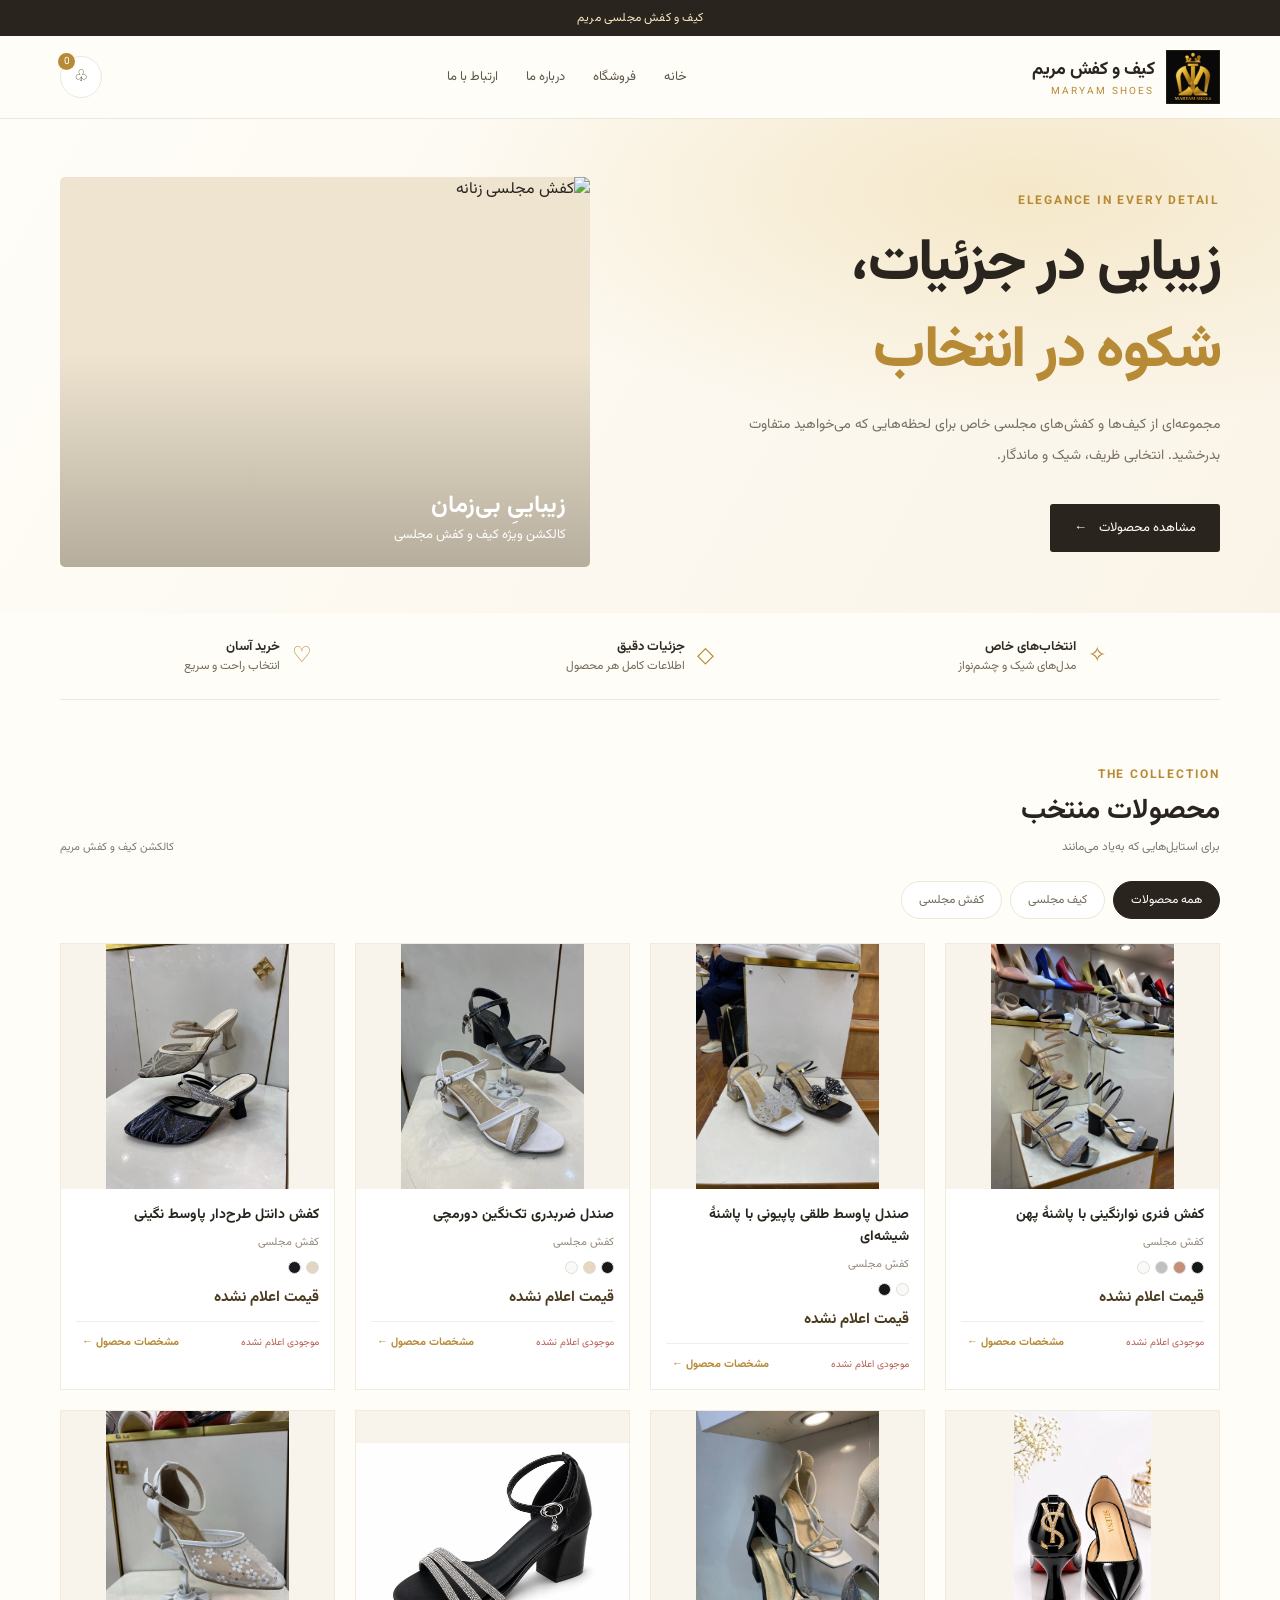
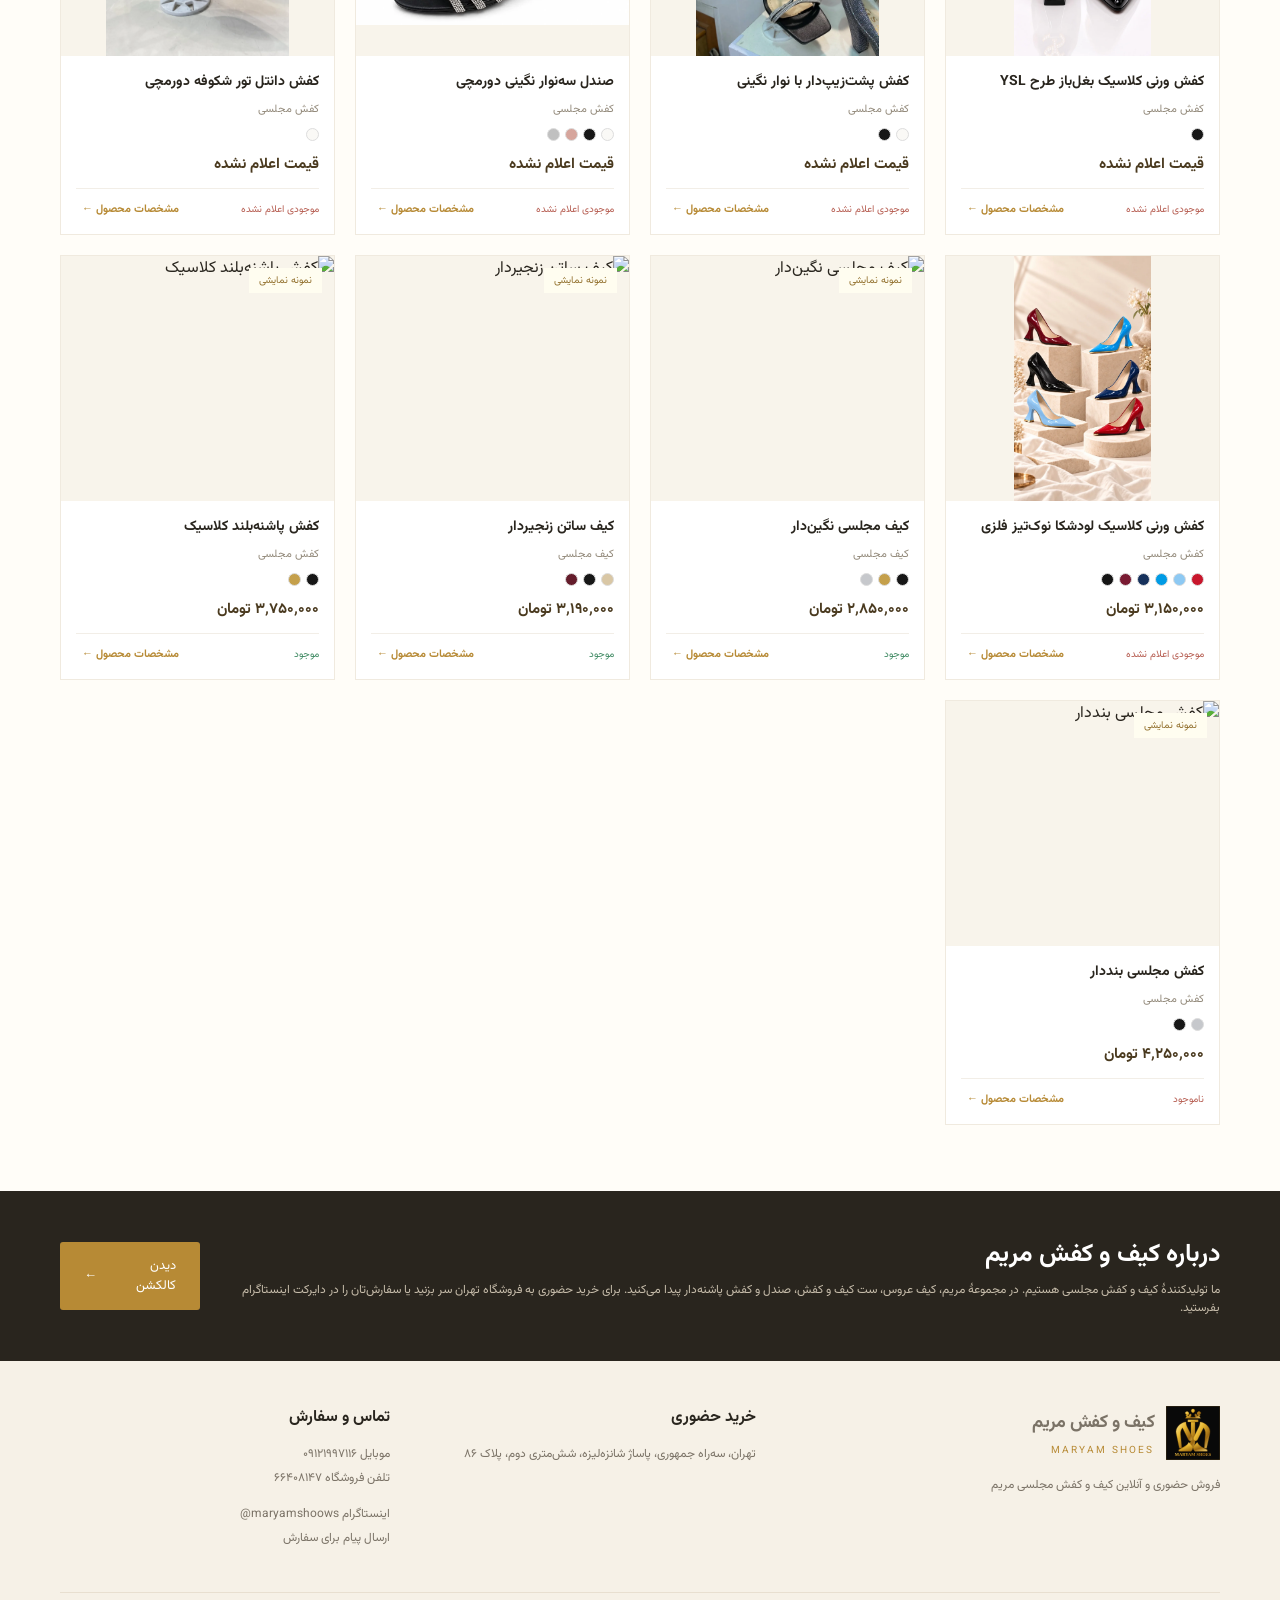
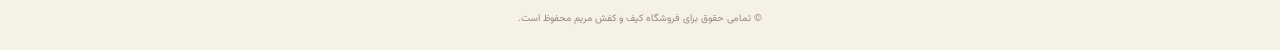
==== commit ddaa2a0b: "Add spiral rhinestone block heel in four colors" ====
--- a/index.html
+++ b/index.html
@@ -32,6 +32,7 @@
 <div class="cartpanel" id="cartPanel" onclick="if(event.target===this)toggleCart()"><aside class="cart"><div class="carthead"><h3>سبد خرید</h3><button class="close" style="position:static" onclick="toggleCart()">×</button></div><div id="cartItems"></div><p id="cartTotal" style="font-weight:700"></p><p class="muted" style="font-size:11px;line-height:2">برای ثبت سفارش، نام مدل و رنگ انتخابی را در <a href="https://ig.me/m/maryamshoows"><u>دایرکت اینستاگرام فروشگاه</u></a> بفرستید.</p></aside></div>
 <script>
 const products=[
+{"id":13,"name":"کفش فنری نوارنگینی با پاشنهٔ پهن","category":"shoe","price":null,"colors":["مشکی","رزگلد","نقره‌ای","سفید"],"swatches":["#171717","#c58e79","#c0c0c0","#faf9f6"],"sizes":[],"heel":"۵ تا ۷ سانتی‌متر","spring":"خارجی","stock":null,"dimensions":"اعلام نشده","image":"assets/spiral-rhinestone-heel.webp","badge":"","real":true},
 {"id":12,"name":"صندل پاوسط طلقی پاپیونی با پاشنهٔ شیشه‌ای","category":"shoe","price":null,"colors":["سفید","مشکی"],"swatches":["#faf9f6","#171717"],"sizes":[],"heel":"اعلام نشده","stock":null,"dimensions":"اعلام نشده","image":"assets/clear-heel-bow-sandal.webp","badge":"","real":true},
 {"id":11,"name":"صندل ضربدری تک‌نگین دورمچی","category":"shoe","price":null,"colors":["مشکی","کرم","سفید"],"swatches":["#171717","#e7d8bd","#faf9f6"],"sizes":[],"heel":"۵ تا ۷ سانتی‌متر","stock":null,"dimensions":"اعلام نشده","image":"assets/crisscross-ankle-sandal.webp","badge":"","real":true},
 {"id":10,"name":"کفش دانتل طرح‌دار پاوسط نگینی","category":"shoe","price":null,"colors":["کرم","مشکی"],"swatches":["#e2d6c2","#19191e"],"sizes":[],"heel":"۵ سانتی‌متر","stock":null,"dimensions":"اعلام نشده","image":"assets/patterned-lace-mule.webp","badge":"","real":true},
@@ -49,7 +50,7 @@
 let cart=[];let currentFilter='all';const toman=n=>n == null ? 'قیمت اعلام نشده' : n.toLocaleString('fa-IR')+' تومان';
 function render(){const list=products.filter(p=>currentFilter==='all'||p.category===currentFilter);document.getElementById('productGrid').innerHTML=list.map(p=>'<article class="product"><div class="photo"><img src="'+p.image+'" alt="'+p.name+'" loading="lazy"><span class="tag">'+(p.real ? p.badge : 'نمونه نمایشی')+'</span></div><div class="pbody"><h3>'+p.name+'</h3><div class="sub">'+(p.category==='bag'?'کیف مجلسی':'کفش مجلسی')+'</div><div class="swatches">'+p.swatches.map((c,i)=>'<span class="swatch" title="'+p.colors[i]+'" style="background:'+c+'"></span>').join('')+'</div><div class="price">'+toman(p.price)+'</div><div class="pfoot"><span class="stock '+(!p.stock?'out':'')+'">'+stockLabel(p.stock)+'</span><button class="details" onclick="openModal('+p.id+')">مشخصات محصول ←</button></div></div></article>').join('')||'<div class="empty">محصولی در این دسته ثبت نشده است.</div>'}
 document.querySelectorAll('.filter').forEach(b=>b.addEventListener('click',()=>{document.querySelectorAll('.filter').forEach(x=>x.classList.remove('active'));b.classList.add('active');currentFilter=b.dataset.filter;render()}));
-function openModal(id){const p=products.find(x=>x.id===id);document.getElementById('modalImg').src=p.image;document.getElementById('modalName').textContent=p.name;document.getElementById('modalPrice').textContent=toman(p.price);let specs=[['رنگ‌بندی',p.colors.join('، ')],['وضعیت',stockLabel(p.stock)],['ابعاد',p.dimensions]];if(p.soleColor)specs.push(['رنگ زیره',p.soleColor]);if(p.category==='shoe')specs.push(['سایزبندی',p.sizes.join('، ') || 'اعلام نشده'],['قد پاشنه',p.heel]);document.getElementById('modalSpecs').innerHTML=specs.map(s=>'<div><b>'+s[0]+'</b>'+s[1]+'</div>').join('');const label=document.getElementById('optionLabel'),sel=document.getElementById('optionSelect');label.textContent=p.category==='shoe' && p.sizes.length?'انتخاب سایز':'انتخاب رنگ';sel.innerHTML=(p.category==='shoe' && p.sizes.length?p.sizes:p.colors).map(v=>'<option>'+v+'</option>').join('');const btn=document.getElementById('addBtn');btn.disabled=!p.stock;btn.style.opacity=p.stock?'1':'.45';btn.textContent=p.stock?'افزودن به سبد خرید':stockLabel(p.stock);btn.onclick=()=>{cart.push({name:p.name,option:sel.value,price:p.price});renderCart();closeModal()};document.getElementById('productModal').classList.add('open')}
+function openModal(id){const p=products.find(x=>x.id===id);document.getElementById('modalImg').src=p.image;document.getElementById('modalName').textContent=p.name;document.getElementById('modalPrice').textContent=toman(p.price);let specs=[['رنگ‌بندی',p.colors.join('، ')],['وضعیت',stockLabel(p.stock)],['ابعاد',p.dimensions]];if(p.spring)specs.push(['نوع فنر',p.spring]);if(p.soleColor)specs.push(['رنگ زیره',p.soleColor]);if(p.category==='shoe')specs.push(['سایزبندی',p.sizes.join('، ') || 'اعلام نشده'],['قد پاشنه',p.heel]);document.getElementById('modalSpecs').innerHTML=specs.map(s=>'<div><b>'+s[0]+'</b>'+s[1]+'</div>').join('');const label=document.getElementById('optionLabel'),sel=document.getElementById('optionSelect');label.textContent=p.category==='shoe' && p.sizes.length?'انتخاب سایز':'انتخاب رنگ';sel.innerHTML=(p.category==='shoe' && p.sizes.length?p.sizes:p.colors).map(v=>'<option>'+v+'</option>').join('');const btn=document.getElementById('addBtn');btn.disabled=!p.stock;btn.style.opacity=p.stock?'1':'.45';btn.textContent=p.stock?'افزودن به سبد خرید':stockLabel(p.stock);btn.onclick=()=>{cart.push({name:p.name,option:sel.value,price:p.price});renderCart();closeModal()};document.getElementById('productModal').classList.add('open')}
 function closeModal(){document.getElementById('productModal').classList.remove('open')}
 function toggleCart(){document.getElementById('cartPanel').classList.toggle('open')}
 function renderCart(){document.getElementById('cartCount').textContent=cart.length;document.getElementById('cartItems').innerHTML=cart.length?cart.map((x,i)=>'<div class="cartline"><span>'+x.name+'<br><small class="muted">'+x.option+'</small></span><span>'+toman(x.price)+'<br><button onclick="cart.splice('+i+',1);renderCart()">حذف</button></span></div>').join(''):'<p class="muted">سبد خرید شما خالی است.</p>';document.getElementById('cartTotal').textContent=cart.length?'جمع کل: '+toman(cart.reduce((a,b)=>a+b.price,0)):''}
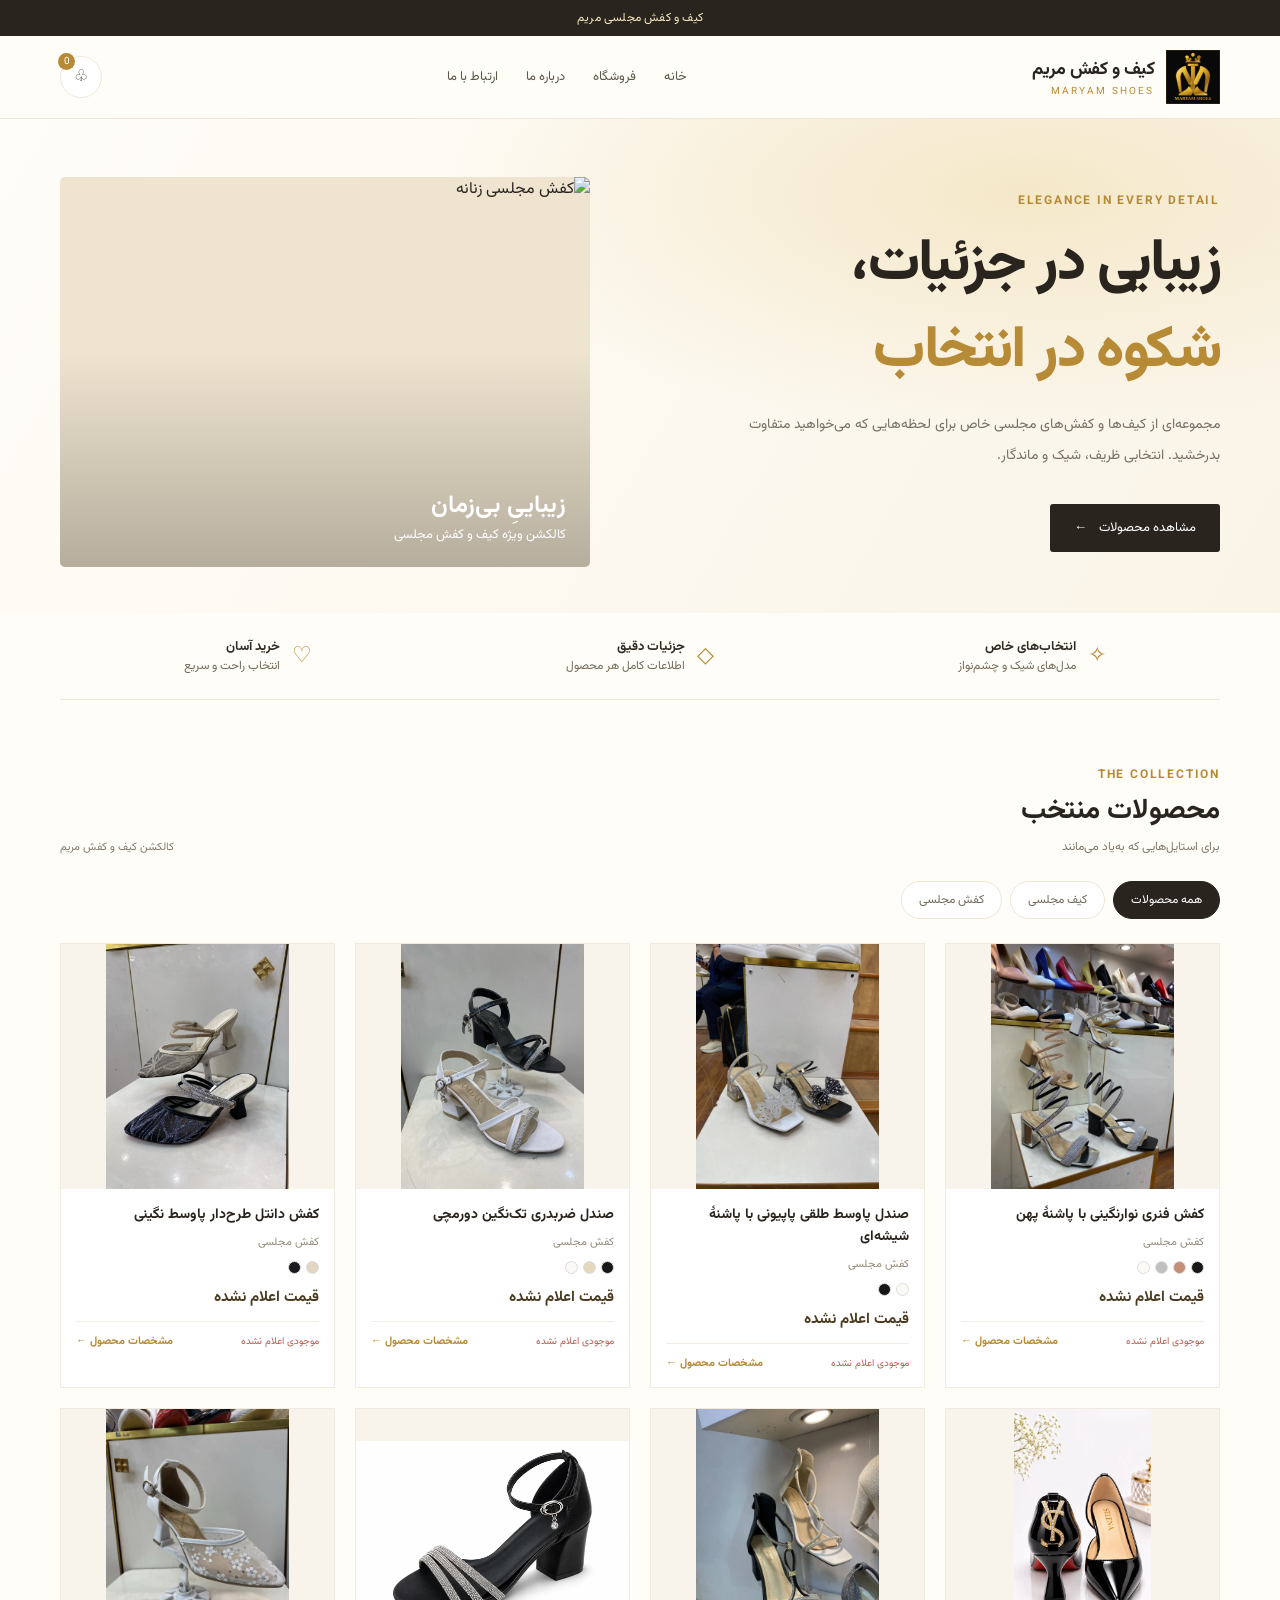
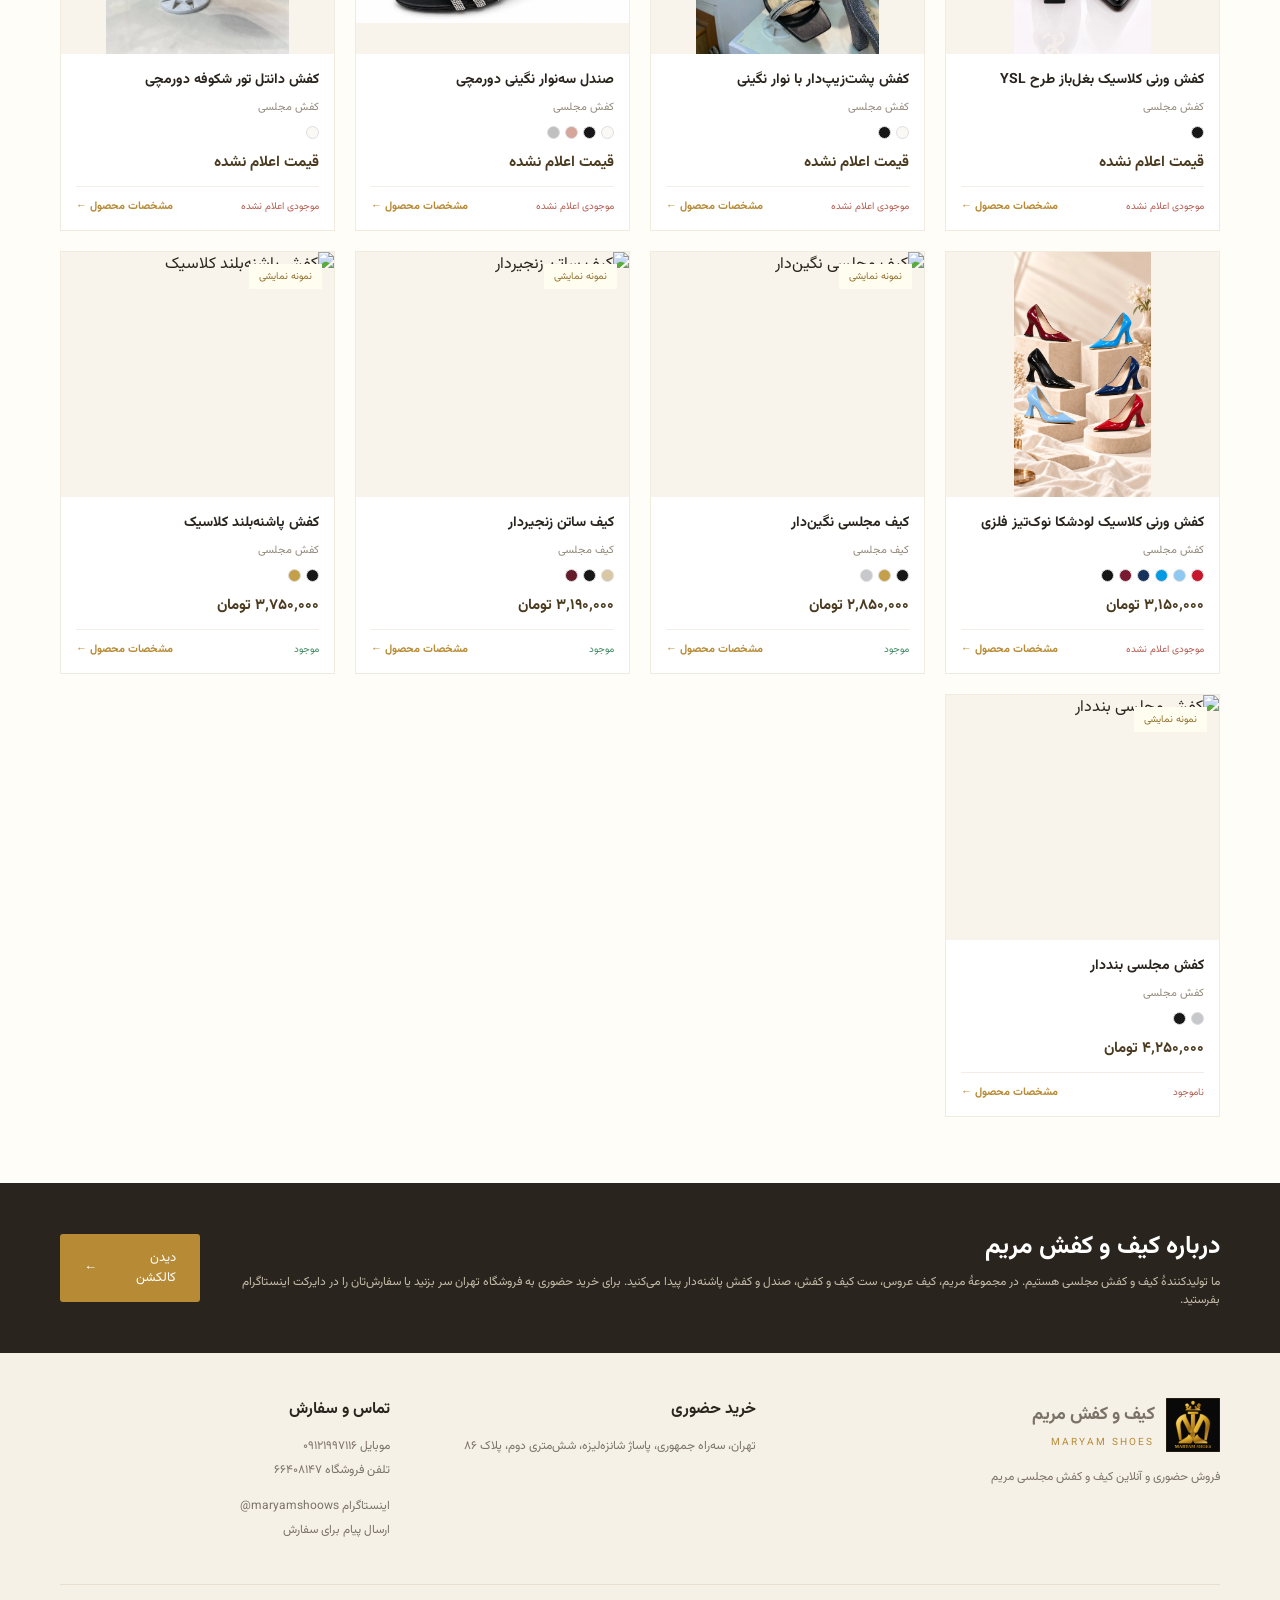
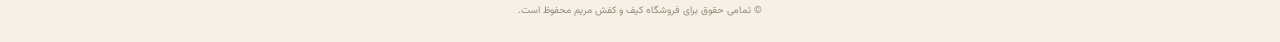
==== commit 42da399d: "Give each catalog item a shareable standalone product page" ====
--- a/index.html
+++ b/index.html
@@ -5,12 +5,7 @@
 <meta name="theme-color" content="#fffdf8">
 <meta name="description" content="کیف و کفش مریم؛ انتخابی درخشان برای استایل‌های خاص و مجلسی">
 <title>کیف و کفش مریم | Maryam Shoes</title>
-<style>
-@import url('https://fonts.googleapis.com/css2?family=Vazirmatn:wght@300;400;500;600;700;800&display=swap');
-:root{--gold:#b78a35;--gold2:#e6c77d;--ink:#29251e;--muted:#81796c;--cream:#fffdf8;--line:#eee7d9;--soft:#f8f4eb}
-*{box-sizing:border-box}html{scroll-behavior:smooth}body{margin:0;background:var(--cream);color:var(--ink);font-family:Vazirmatn,Tahoma,sans-serif}a{color:inherit;text-decoration:none}button{font:inherit;cursor:pointer}.topline{background:#29251e;color:#f7e8c2;text-align:center;padding:9px 16px;font-size:12px;letter-spacing:.2px}.wrap{width:min(1160px,calc(100% - 36px));margin:auto}.header{position:sticky;top:0;z-index:20;background:#fffdf8ed;backdrop-filter:blur(14px);border-bottom:1px solid var(--line)}.nav{height:82px;display:flex;align-items:center;justify-content:space-between;gap:24px}.brand{display:flex;align-items:center;gap:12px}.brand img{width:54px;height:54px}.brand strong{display:block;font-size:18px;letter-spacing:-.5px}.brand small{display:block;color:var(--gold);font-size:10px;letter-spacing:2px;direction:ltr;text-align:right}.links{display:flex;gap:28px;color:#5e574b;font-size:13px}.links a:hover{color:var(--gold)}.nav-actions{display:flex;gap:10px}.iconbtn{border:1px solid var(--line);background:white;border-radius:50%;width:42px;height:42px;display:grid;place-items:center;color:#514632;position:relative}.count{position:absolute;top:-4px;left:-3px;background:var(--gold);color:white;border-radius:50%;width:17px;height:17px;font-size:10px;display:grid;place-items:center}.hero{padding:58px 0 46px;background:radial-gradient(ellipse at 80% 15%,#f5e8c9 0,transparent 40%),linear-gradient(120deg,#fffdf8,#faf4e8)}.hero-grid{display:grid;grid-template-columns:1.05fr .95fr;align-items:center;gap:44px}.eyebrow{color:var(--gold);font-size:12px;font-weight:700;letter-spacing:1.8px}.hero h1{font-size:clamp(34px,5vw,58px);line-height:1.5;margin:12px 0 14px;font-weight:800;letter-spacing:-1.6px}.hero h1 span{color:var(--gold)}.hero p{color:#777064;line-height:2.2;font-size:14px;max-width:490px}.cta{display:inline-flex;align-items:center;gap:12px;background:var(--ink);color:white;padding:14px 24px;border-radius:3px;margin-top:18px;font-size:13px;transition:.2s}.cta:hover{background:var(--gold)}.hero-art{height:390px;border-radius:5px;overflow:hidden;position:relative;background:#eee4d0}.hero-art img{width:100%;height:100%;object-fit:cover;display:block}.hero-art:after{content:"";position:absolute;inset:0;background:linear-gradient(0deg,#1b171044,transparent 55%)}.art-label{position:absolute;z-index:1;bottom:22px;right:24px;color:white;font-size:13px}.art-label b{display:block;font-size:24px}.trust{display:grid;grid-template-columns:repeat(3,1fr);gap:16px;padding:24px 0;border-bottom:1px solid var(--line)}.trust div{display:flex;align-items:center;justify-content:center;gap:12px;color:#756b5b;font-size:12px}.trust b{display:block;color:#302b22;font-size:13px}.trust i{font-style:normal;font-size:22px;color:var(--gold)}.section{padding:66px 0}.section-head{display:flex;justify-content:space-between;align-items:end;margin-bottom:25px}.section-head h2{margin:5px 0;font-size:28px}.section-head p{margin:0;color:var(--muted);font-size:12px}.filters{display:flex;gap:8px;flex-wrap:wrap;margin-bottom:24px}.filter{border:1px solid var(--line);background:white;color:#746b5d;padding:9px 17px;border-radius:30px;font-size:12px}.filter.active,.filter:hover{background:var(--ink);border-color:var(--ink);color:white}.grid{display:grid;grid-template-columns:repeat(4,1fr);gap:20px}.product{background:white;border:1px solid #f0eadf;transition:.25s;position:relative}.product:hover{transform:translateY(-4px);box-shadow:0 16px 36px #4d3c1710}.photo{height:245px;position:relative;background:var(--soft);overflow:hidden}.photo img{width:100%;height:100%;object-fit:cover;transition:.4s}.product:hover .photo img{transform:scale(1.04)}.tag{position:absolute;top:12px;right:12px;background:#fffdf0;color:#92702d;padding:5px 10px;font-size:10px}.pbody{padding:15px}.pbody h3{font-size:14px;margin:0 0 8px}.sub{font-size:11px;color:#938a7b}.price{font-size:15px;font-weight:700;margin:12px 0;color:#4a3a1f}.price small{font-size:10px;color:#8b8376;font-weight:400}.pfoot{display:flex;justify-content:space-between;align-items:center;border-top:1px solid #f2eee7;padding-top:11px}.stock{font-size:10px;color:#3f8a63}.stock.out{color:#b65d51}.details{border:0;background:transparent;color:var(--gold);font-size:11px;font-weight:700}.swatches{display:flex;gap:5px;margin-top:10px}.swatch{width:13px;height:13px;border-radius:50%;border:1px solid #ddd}.empty{padding:50px;text-align:center;color:var(--muted);grid-column:1/-1}.banner{background:#29251e;color:white;padding:44px 0}.banner-inner{display:flex;align-items:center;justify-content:space-between;gap:25px}.banner h2{margin:0;font-size:25px}.banner p{color:#c6bcaa;font-size:12px;margin:7px 0 0}.banner .cta{background:var(--gold);margin:0}.footer{padding:44px 0 24px;background:#f6f1e7}.footer-grid{display:grid;grid-template-columns:1.3fr 1fr 1fr;gap:35px}.footer p,.footer a{color:#7b7367;font-size:12px;line-height:2}.footer h4{margin:0 0 12px}.copyright{border-top:1px solid #e8dfd0;margin-top:30px;padding-top:18px;color:#958b7a;font-size:10px;text-align:center}.modal{position:fixed;inset:0;background:#17130dbb;z-index:50;display:none;align-items:center;justify-content:center;padding:18px}.modal.open{display:flex}.modalbox{background:#fffdf8;width:min(760px,100%);max-height:90vh;overflow:auto;display:grid;grid-template-columns:1fr 1fr;position:relative}.modalbox>img{width:100%;height:100%;min-height:370px;object-fit:cover}.modalcontent{padding:34px}.close{position:absolute;top:10px;left:10px;border:0;background:white;width:34px;height:34px;border-radius:50%;font-size:20px}.spec{display:grid;grid-template-columns:1fr 1fr;gap:9px;margin:20px 0}.spec div{background:var(--soft);padding:10px;font-size:11px;color:#766b5a}.spec b{display:block;color:#302a20;font-size:12px;margin-bottom:4px}.modalcontent select{width:100%;padding:11px;border:1px solid var(--line);background:white;font:inherit;margin:6px 0 12px}.add{border:0;background:var(--ink);color:white;width:100%;padding:13px}.cartpanel{position:fixed;z-index:60;inset:0;background:#17130d88;display:none;justify-content:flex-start}.cartpanel.open{display:flex}.cart{background:white;width:min(390px,92vw);height:100%;padding:25px;overflow:auto}.carthead{display:flex;justify-content:space-between;align-items:center}.cartline{display:flex;justify-content:space-between;border-bottom:1px solid var(--line);padding:14px 0;font-size:12px}.cartline button{border:0;background:none;color:#b65d51}.muted{color:var(--muted)}@media(max-width:850px){.links{display:none}.hero-grid{grid-template-columns:1fr}.hero-art{height:320px}.grid{grid-template-columns:repeat(2,1fr)}.trust{gap:8px}.trust div{font-size:10px}.footer-grid{grid-template-columns:1fr 1fr}}@media(max-width:520px){.wrap{width:calc(100% - 26px)}.nav{height:70px}.brand img{width:46px;height:46px}.brand strong{font-size:15px}.hero{padding:36px 0}.hero-art{height:270px}.trust{grid-template-columns:1fr;gap:14px;align-items:start}.trust div{justify-content:flex-start}.section{padding:48px 0}.section-head h2{font-size:22px}.grid{gap:10px}.photo{height:175px}.pbody{padding:11px}.pbody h3{font-size:12px}.price{font-size:13px}.banner-inner{display:block}.banner .cta{display:inline-flex;margin-top:18px}.footer-grid{grid-template-columns:1fr}.modalbox{grid-template-columns:1fr}.modalbox>img{height:230px;min-height:0}.modalcontent{padding:22px}}
-.tag:empty{display:none}.photo img[src^="assets/"][src$=".webp"],.modalbox>img[src^="assets/"][src$=".webp"]{object-fit:contain}.modalbox>img[src^="assets/"][src$=".webp"]{max-height:75vh;background:var(--soft)}
-</style>
+<link rel="stylesheet" href="store.css">
 </head>
 <body>
 <div class="topline">کیف و کفش مجلسی مریم</div>
@@ -28,32 +23,6 @@
 <section class="banner" id="about"><div class="wrap banner-inner"><div><h2>درباره کیف و کفش مریم</h2><p>ما تولیدکنندهٔ کیف و کفش مجلسی هستیم. در مجموعهٔ مریم، کیف عروس، ست کیف و کفش، صندل و کفش پاشنه‌دار پیدا می‌کنید. برای خرید حضوری به فروشگاه تهران سر بزنید یا سفارش‌تان را در دایرکت اینستاگرام بفرستید.</p></div><a class="cta" href="#products">دیدن کالکشن <span>←</span></a></div></section>
 </main>
 <footer class="footer" id="contact"><div class="wrap"><div class="footer-grid"><div><a class="brand" href="#"><img src="assets/logo.svg" alt=""><span><strong>کیف و کفش مریم</strong><small>MARYAM SHOES</small></span></a><p>فروش حضوری و آنلاین کیف و کفش مجلسی مریم</p></div><div><h4>خرید حضوری</h4><p>تهران، سه‌راه جمهوری، پاساژ شانزه‌لیزه، شش‌متری دوم، پلاک ۸۶</p></div><div><h4>تماس و سفارش</h4><p>موبایل <a href="tel:+989121997116"><bdi>۰۹۱۲۱۹۹۷۱۱۶</bdi></a><br>تلفن فروشگاه <bdi>۶۶۴۰۸۱۴۷</bdi></p><p><a href="https://www.instagram.com/maryamshoows/">اینستاگرام <bdi>@maryamshoows</bdi></a><br><a href="https://ig.me/m/maryamshoows">ارسال پیام برای سفارش</a></p></div></div><div class="copyright">© تمامی حقوق برای فروشگاه کیف و کفش مریم محفوظ است.</div></div></footer>
-<div class="modal" id="productModal" onclick="if(event.target===this)closeModal()"><div class="modalbox"><button class="close" onclick="closeModal()">×</button><img id="modalImg" alt=""><div class="modalcontent"><div class="eyebrow">MARYAM SHOES</div><h2 id="modalName"></h2><div class="price" id="modalPrice"></div><p class="muted" style="font-size:12px;line-height:2">برای مشاهده مشخصات و انتخاب رنگ یا سایز، گزینه‌های زیر را بررسی کنید.</p><div class="spec" id="modalSpecs"></div><label id="optionLabel" style="font-size:12px">انتخاب رنگ</label><select id="optionSelect"></select><button class="add" id="addBtn">افزودن به سبد خرید</button><p><a href="https://ig.me/m/maryamshoows">استعلام موجودی و سفارش در دایرکت اینستاگرام ←</a></p></div></div></div>
 <div class="cartpanel" id="cartPanel" onclick="if(event.target===this)toggleCart()"><aside class="cart"><div class="carthead"><h3>سبد خرید</h3><button class="close" style="position:static" onclick="toggleCart()">×</button></div><div id="cartItems"></div><p id="cartTotal" style="font-weight:700"></p><p class="muted" style="font-size:11px;line-height:2">برای ثبت سفارش، نام مدل و رنگ انتخابی را در <a href="https://ig.me/m/maryamshoows"><u>دایرکت اینستاگرام فروشگاه</u></a> بفرستید.</p></aside></div>
-<script>
-const products=[
-{"id":13,"name":"کفش فنری نوارنگینی با پاشنهٔ پهن","category":"shoe","price":null,"colors":["مشکی","رزگلد","نقره‌ای","سفید"],"swatches":["#171717","#c58e79","#c0c0c0","#faf9f6"],"sizes":[],"heel":"۵ تا ۷ سانتی‌متر","spring":"خارجی","stock":null,"dimensions":"اعلام نشده","image":"assets/spiral-rhinestone-heel.webp","badge":"","real":true},
-{"id":12,"name":"صندل پاوسط طلقی پاپیونی با پاشنهٔ شیشه‌ای","category":"shoe","price":null,"colors":["سفید","مشکی"],"swatches":["#faf9f6","#171717"],"sizes":[],"heel":"اعلام نشده","stock":null,"dimensions":"اعلام نشده","image":"assets/clear-heel-bow-sandal.webp","badge":"","real":true},
-{"id":11,"name":"صندل ضربدری تک‌نگین دورمچی","category":"shoe","price":null,"colors":["مشکی","کرم","سفید"],"swatches":["#171717","#e7d8bd","#faf9f6"],"sizes":[],"heel":"۵ تا ۷ سانتی‌متر","stock":null,"dimensions":"اعلام نشده","image":"assets/crisscross-ankle-sandal.webp","badge":"","real":true},
-{"id":10,"name":"کفش دانتل طرح‌دار پاوسط نگینی","category":"shoe","price":null,"colors":["کرم","مشکی"],"swatches":["#e2d6c2","#19191e"],"sizes":[],"heel":"۵ سانتی‌متر","stock":null,"dimensions":"اعلام نشده","image":"assets/patterned-lace-mule.webp","badge":"","real":true},
-{"id":9,"name":"کفش ورنی کلاسیک بغل‌باز طرح YSL","category":"shoe","price":null,"colors":["مشکی"],"swatches":["#171717"],"soleColor":"قرمز","sizes":[],"heel":"اعلام نشده","stock":null,"dimensions":"اعلام نشده","image":"assets/ysl-style-patent.webp","badge":"","real":true},
-{"id":8,"name":"کفش پشت‌زیپ‌دار با نوار نگینی","category":"shoe","price":null,"colors":["سفید","مشکی"],"swatches":["#faf9f6","#171717"],"sizes":[],"heel":"۵ تا ۷ سانتی‌متر","stock":null,"dimensions":"اعلام نشده","image":"assets/rhinestone-back-zip.webp","badge":"","real":true},
-{"id":7,"name":"صندل سه‌نوار نگینی دورمچی","category":"shoe","price":null,"colors":["سفید","مشکی","کالباسی","نقره‌ای"],"swatches":["#faf9f6","#171717","#d6a59c","#c0c0c0"],"sizes":[],"heel":"۵ تا ۷ سانتی‌متر","stock":null,"dimensions":"اعلام نشده","image":"assets/three-band-rhinestone.webp","badge":"","real":true},
-{"id":6,"name":"کفش دانتل تور شکوفه دورمچی","category":"shoe","price":null,"colors":["سفید"],"swatches":["#faf9f6"],"sizes":[],"heel":"۵ تا ۷ سانتی‌متر","stock":null,"dimensions":"اعلام نشده","image":"assets/blossom-lace.webp","badge":"","real":true},
-{"id":5,"name":"کفش ورنی کلاسیک لودشکا نوک‌تیز فلزی","category":"shoe","price":3150000,"colors":["قرمز","آبی روشن","آبی درخشان","سرمه‌ای","زرشکی","مشکی"],"swatches":["#c8162c","#8dc9f3","#009be5","#16315c","#791a32","#151515"],"sizes":[],"heel":"۸ تا ۱۰ سانتی‌متر","stock":null,"dimensions":"اعلام نشده","image":"assets/lodoshka-classic.webp","badge":"","real":true},
-{id:1,name:'کیف مجلسی نگین‌دار',category:'bag',price:2850000,colors:['مشکی','طلایی','نقره‌ای'],swatches:['#171717','#c5a04b','#c6c8cc'],stock:true,dimensions:'۲۰ × ۱۴ × ۶ سانتی‌متر',image:'https://images.unsplash.com/photo-1584917865442-de89df76afd3?auto=format&fit=crop&w=900&q=85',badge:'پرفروش'},
-{id:2,name:'کیف ساتن زنجیردار',category:'bag',price:3190000,colors:['کرم','مشکی','زرشکی'],swatches:['#d9c7a5','#171717','#641c2b'],stock:true,dimensions:'۱۸ × ۱۲ × ۵ سانتی‌متر',image:'https://images.unsplash.com/photo-1584917865442-de89df76afd3?auto=format&fit=crop&w=900&q=85',badge:'جدید'},
-{id:3,name:'کفش پاشنه‌بلند کلاسیک',category:'shoe',price:3750000,colors:['مشکی','طلایی'],swatches:['#171717','#c5a04b'],sizes:['۳۶','۳۷','۳۸','۳۹','۴۰'],heel:'۸ سانتی‌متر',stock:true,dimensions:'مناسب سایز استاندارد',image:'https://images.unsplash.com/photo-1543163521-1bf539c55dd2?auto=format&fit=crop&w=900&q=85',badge:'منتخب'},
-{id:4,name:'کفش مجلسی بنددار',category:'shoe',price:4250000,colors:['نقره‌ای','مشکی'],swatches:['#c6c8cc','#171717'],sizes:['۳۶','۳۷','۳۸','۳۹'],heel:'۷ سانتی‌متر',stock:false,dimensions:'مناسب سایز استاندارد',image:'https://images.unsplash.com/photo-1515347619252-60a4bf4fff4f?auto=format&fit=crop&w=900&q=85',badge:'ناموجود'}
-];
-const stockLabel = stock => stock === null ? 'موجودی اعلام نشده' : stock ? 'موجود' : 'ناموجود';
-let cart=[];let currentFilter='all';const toman=n=>n == null ? 'قیمت اعلام نشده' : n.toLocaleString('fa-IR')+' تومان';
-function render(){const list=products.filter(p=>currentFilter==='all'||p.category===currentFilter);document.getElementById('productGrid').innerHTML=list.map(p=>'<article class="product"><div class="photo"><img src="'+p.image+'" alt="'+p.name+'" loading="lazy"><span class="tag">'+(p.real ? p.badge : 'نمونه نمایشی')+'</span></div><div class="pbody"><h3>'+p.name+'</h3><div class="sub">'+(p.category==='bag'?'کیف مجلسی':'کفش مجلسی')+'</div><div class="swatches">'+p.swatches.map((c,i)=>'<span class="swatch" title="'+p.colors[i]+'" style="background:'+c+'"></span>').join('')+'</div><div class="price">'+toman(p.price)+'</div><div class="pfoot"><span class="stock '+(!p.stock?'out':'')+'">'+stockLabel(p.stock)+'</span><button class="details" onclick="openModal('+p.id+')">مشخصات محصول ←</button></div></div></article>').join('')||'<div class="empty">محصولی در این دسته ثبت نشده است.</div>'}
-document.querySelectorAll('.filter').forEach(b=>b.addEventListener('click',()=>{document.querySelectorAll('.filter').forEach(x=>x.classList.remove('active'));b.classList.add('active');currentFilter=b.dataset.filter;render()}));
-function openModal(id){const p=products.find(x=>x.id===id);document.getElementById('modalImg').src=p.image;document.getElementById('modalName').textContent=p.name;document.getElementById('modalPrice').textContent=toman(p.price);let specs=[['رنگ‌بندی',p.colors.join('، ')],['وضعیت',stockLabel(p.stock)],['ابعاد',p.dimensions]];if(p.spring)specs.push(['نوع فنر',p.spring]);if(p.soleColor)specs.push(['رنگ زیره',p.soleColor]);if(p.category==='shoe')specs.push(['سایزبندی',p.sizes.join('، ') || 'اعلام نشده'],['قد پاشنه',p.heel]);document.getElementById('modalSpecs').innerHTML=specs.map(s=>'<div><b>'+s[0]+'</b>'+s[1]+'</div>').join('');const label=document.getElementById('optionLabel'),sel=document.getElementById('optionSelect');label.textContent=p.category==='shoe' && p.sizes.length?'انتخاب سایز':'انتخاب رنگ';sel.innerHTML=(p.category==='shoe' && p.sizes.length?p.sizes:p.colors).map(v=>'<option>'+v+'</option>').join('');const btn=document.getElementById('addBtn');btn.disabled=!p.stock;btn.style.opacity=p.stock?'1':'.45';btn.textContent=p.stock?'افزودن به سبد خرید':stockLabel(p.stock);btn.onclick=()=>{cart.push({name:p.name,option:sel.value,price:p.price});renderCart();closeModal()};document.getElementById('productModal').classList.add('open')}
-function closeModal(){document.getElementById('productModal').classList.remove('open')}
-function toggleCart(){document.getElementById('cartPanel').classList.toggle('open')}
-function renderCart(){document.getElementById('cartCount').textContent=cart.length;document.getElementById('cartItems').innerHTML=cart.length?cart.map((x,i)=>'<div class="cartline"><span>'+x.name+'<br><small class="muted">'+x.option+'</small></span><span>'+toman(x.price)+'<br><button onclick="cart.splice('+i+',1);renderCart()">حذف</button></span></div>').join(''):'<p class="muted">سبد خرید شما خالی است.</p>';document.getElementById('cartTotal').textContent=cart.length?'جمع کل: '+toman(cart.reduce((a,b)=>a+b.price,0)):''}
-render();renderCart();
-</script>
+<script src="store.js"></script>
 </body></html>
--- a/store.css
+++ b/store.css
@@ -0,0 +1,14 @@
+
+@import url('https://fonts.googleapis.com/css2?family=Vazirmatn:wght@300;400;500;600;700;800&display=swap');
+:root{--gold:#b78a35;--gold2:#e6c77d;--ink:#29251e;--muted:#81796c;--cream:#fffdf8;--line:#eee7d9;--soft:#f8f4eb}
+*{box-sizing:border-box}html{scroll-behavior:smooth}body{margin:0;background:var(--cream);color:var(--ink);font-family:Vazirmatn,Tahoma,sans-serif}a{color:inherit;text-decoration:none}button{font:inherit;cursor:pointer}.topline{background:#29251e;color:#f7e8c2;text-align:center;padding:9px 16px;font-size:12px;letter-spacing:.2px}.wrap{width:min(1160px,calc(100% - 36px));margin:auto}.header{position:sticky;top:0;z-index:20;background:#fffdf8ed;backdrop-filter:blur(14px);border-bottom:1px solid var(--line)}.nav{height:82px;display:flex;align-items:center;justify-content:space-between;gap:24px}.brand{display:flex;align-items:center;gap:12px}.brand img{width:54px;height:54px}.brand strong{display:block;font-size:18px;letter-spacing:-.5px}.brand small{display:block;color:var(--gold);font-size:10px;letter-spacing:2px;direction:ltr;text-align:right}.links{display:flex;gap:28px;color:#5e574b;font-size:13px}.links a:hover{color:var(--gold)}.nav-actions{display:flex;gap:10px}.iconbtn{border:1px solid var(--line);background:white;border-radius:50%;width:42px;height:42px;display:grid;place-items:center;color:#514632;position:relative}.count{position:absolute;top:-4px;left:-3px;background:var(--gold);color:white;border-radius:50%;width:17px;height:17px;font-size:10px;display:grid;place-items:center}.hero{padding:58px 0 46px;background:radial-gradient(ellipse at 80% 15%,#f5e8c9 0,transparent 40%),linear-gradient(120deg,#fffdf8,#faf4e8)}.hero-grid{display:grid;grid-template-columns:1.05fr .95fr;align-items:center;gap:44px}.eyebrow{color:var(--gold);font-size:12px;font-weight:700;letter-spacing:1.8px}.hero h1{font-size:clamp(34px,5vw,58px);line-height:1.5;margin:12px 0 14px;font-weight:800;letter-spacing:-1.6px}.hero h1 span{color:var(--gold)}.hero p{color:#777064;line-height:2.2;font-size:14px;max-width:490px}.cta{display:inline-flex;align-items:center;gap:12px;background:var(--ink);color:white;padding:14px 24px;border-radius:3px;margin-top:18px;font-size:13px;transition:.2s}.cta:hover{background:var(--gold)}.hero-art{height:390px;border-radius:5px;overflow:hidden;position:relative;background:#eee4d0}.hero-art img{width:100%;height:100%;object-fit:cover;display:block}.hero-art:after{content:"";position:absolute;inset:0;background:linear-gradient(0deg,#1b171044,transparent 55%)}.art-label{position:absolute;z-index:1;bottom:22px;right:24px;color:white;font-size:13px}.art-label b{display:block;font-size:24px}.trust{display:grid;grid-template-columns:repeat(3,1fr);gap:16px;padding:24px 0;border-bottom:1px solid var(--line)}.trust div{display:flex;align-items:center;justify-content:center;gap:12px;color:#756b5b;font-size:12px}.trust b{display:block;color:#302b22;font-size:13px}.trust i{font-style:normal;font-size:22px;color:var(--gold)}.section{padding:66px 0}.section-head{display:flex;justify-content:space-between;align-items:end;margin-bottom:25px}.section-head h2{margin:5px 0;font-size:28px}.section-head p{margin:0;color:var(--muted);font-size:12px}.filters{display:flex;gap:8px;flex-wrap:wrap;margin-bottom:24px}.filter{border:1px solid var(--line);background:white;color:#746b5d;padding:9px 17px;border-radius:30px;font-size:12px}.filter.active,.filter:hover{background:var(--ink);border-color:var(--ink);color:white}.grid{display:grid;grid-template-columns:repeat(4,1fr);gap:20px}.product{background:white;border:1px solid #f0eadf;transition:.25s;position:relative}.product:hover{transform:translateY(-4px);box-shadow:0 16px 36px #4d3c1710}.photo{height:245px;position:relative;background:var(--soft);overflow:hidden}.photo img{width:100%;height:100%;object-fit:cover;transition:.4s}.product:hover .photo img{transform:scale(1.04)}.tag{position:absolute;top:12px;right:12px;background:#fffdf0;color:#92702d;padding:5px 10px;font-size:10px}.pbody{padding:15px}.pbody h3{font-size:14px;margin:0 0 8px}.sub{font-size:11px;color:#938a7b}.price{font-size:15px;font-weight:700;margin:12px 0;color:#4a3a1f}.price small{font-size:10px;color:#8b8376;font-weight:400}.pfoot{display:flex;justify-content:space-between;align-items:center;border-top:1px solid #f2eee7;padding-top:11px}.stock{font-size:10px;color:#3f8a63}.stock.out{color:#b65d51}.details{border:0;background:transparent;color:var(--gold);font-size:11px;font-weight:700}.swatches{display:flex;gap:5px;margin-top:10px}.swatch{width:13px;height:13px;border-radius:50%;border:1px solid #ddd}.empty{padding:50px;text-align:center;color:var(--muted);grid-column:1/-1}.banner{background:#29251e;color:white;padding:44px 0}.banner-inner{display:flex;align-items:center;justify-content:space-between;gap:25px}.banner h2{margin:0;font-size:25px}.banner p{color:#c6bcaa;font-size:12px;margin:7px 0 0}.banner .cta{background:var(--gold);margin:0}.footer{padding:44px 0 24px;background:#f6f1e7}.footer-grid{display:grid;grid-template-columns:1.3fr 1fr 1fr;gap:35px}.footer p,.footer a{color:#7b7367;font-size:12px;line-height:2}.footer h4{margin:0 0 12px}.copyright{border-top:1px solid #e8dfd0;margin-top:30px;padding-top:18px;color:#958b7a;font-size:10px;text-align:center}.modal{position:fixed;inset:0;background:#17130dbb;z-index:50;display:none;align-items:center;justify-content:center;padding:18px}.modal.open{display:flex}.modalbox{background:#fffdf8;width:min(760px,100%);max-height:90vh;overflow:auto;display:grid;grid-template-columns:1fr 1fr;position:relative}.modalbox>img{width:100%;height:100%;min-height:370px;object-fit:cover}.modalcontent{padding:34px}.close{position:absolute;top:10px;left:10px;border:0;background:white;width:34px;height:34px;border-radius:50%;font-size:20px}.spec{display:grid;grid-template-columns:1fr 1fr;gap:9px;margin:20px 0}.spec div{background:var(--soft);padding:10px;font-size:11px;color:#766b5a}.spec b{display:block;color:#302a20;font-size:12px;margin-bottom:4px}.modalcontent select{width:100%;padding:11px;border:1px solid var(--line);background:white;font:inherit;margin:6px 0 12px}.add{border:0;background:var(--ink);color:white;width:100%;padding:13px}.cartpanel{position:fixed;z-index:60;inset:0;background:#17130d88;display:none;justify-content:flex-start}.cartpanel.open{display:flex}.cart{background:white;width:min(390px,92vw);height:100%;padding:25px;overflow:auto}.carthead{display:flex;justify-content:space-between;align-items:center}.cartline{display:flex;justify-content:space-between;border-bottom:1px solid var(--line);padding:14px 0;font-size:12px}.cartline button{border:0;background:none;color:#b65d51}.muted{color:var(--muted)}@media(max-width:850px){.links{display:none}.hero-grid{grid-template-columns:1fr}.hero-art{height:320px}.grid{grid-template-columns:repeat(2,1fr)}.trust{gap:8px}.trust div{font-size:10px}.footer-grid{grid-template-columns:1fr 1fr}}@media(max-width:520px){.wrap{width:calc(100% - 26px)}.nav{height:70px}.brand img{width:46px;height:46px}.brand strong{font-size:15px}.hero{padding:36px 0}.hero-art{height:270px}.trust{grid-template-columns:1fr;gap:14px;align-items:start}.trust div{justify-content:flex-start}.section{padding:48px 0}.section-head h2{font-size:22px}.grid{gap:10px}.photo{height:175px}.pbody{padding:11px}.pbody h3{font-size:12px}.price{font-size:13px}.banner-inner{display:block}.banner .cta{display:inline-flex;margin-top:18px}.footer-grid{grid-template-columns:1fr}.modalbox{grid-template-columns:1fr}.modalbox>img{height:230px;min-height:0}.modalcontent{padding:22px}}
+.tag:empty{display:none}.photo img[src^="assets/"][src$=".webp"],.modalbox>img[src^="assets/"][src$=".webp"]{object-fit:contain}.modalbox>img[src^="assets/"][src$=".webp"]{max-height:75vh;background:var(--soft)}
+
+.detail-page{padding-block:32px 64px}
+.detail-page>a{color:#785720}
+.detail-layout{margin-top:20px;display:grid;grid-template-columns:1fr 1fr;border:1px solid var(--line);background:#fff}
+.detail-layout>img{width:100%;height:min(68vh,620px);object-fit:contain;background:var(--soft)}
+.detail-layout h1{font-size:clamp(24px,3vw,40px);line-height:1.55}
+.product-link{display:block;color:inherit;text-decoration:none;height:100%}
+.product-link:focus-visible{outline:3px solid var(--gold)}
+@media(max-width:700px){.detail-layout{grid-template-columns:1fr}.detail-layout>img{height:min(48vh,420px)}}
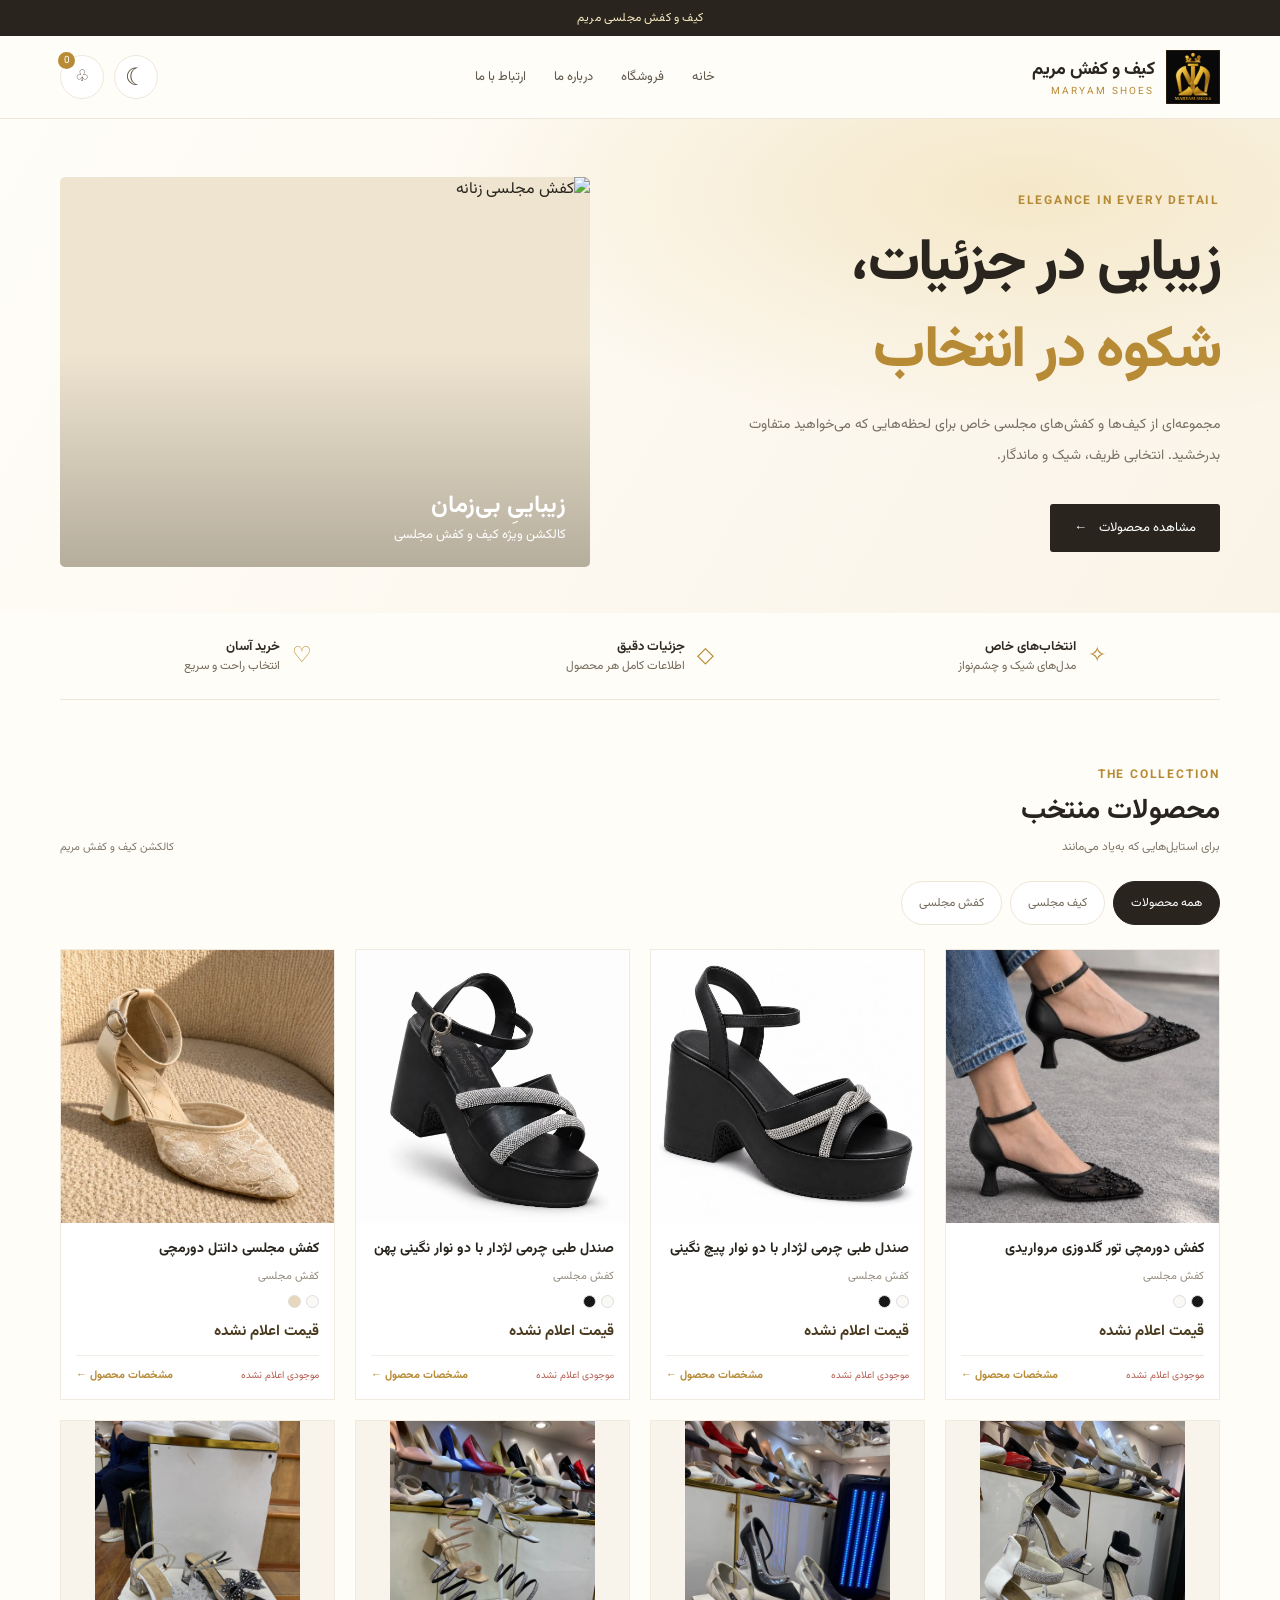
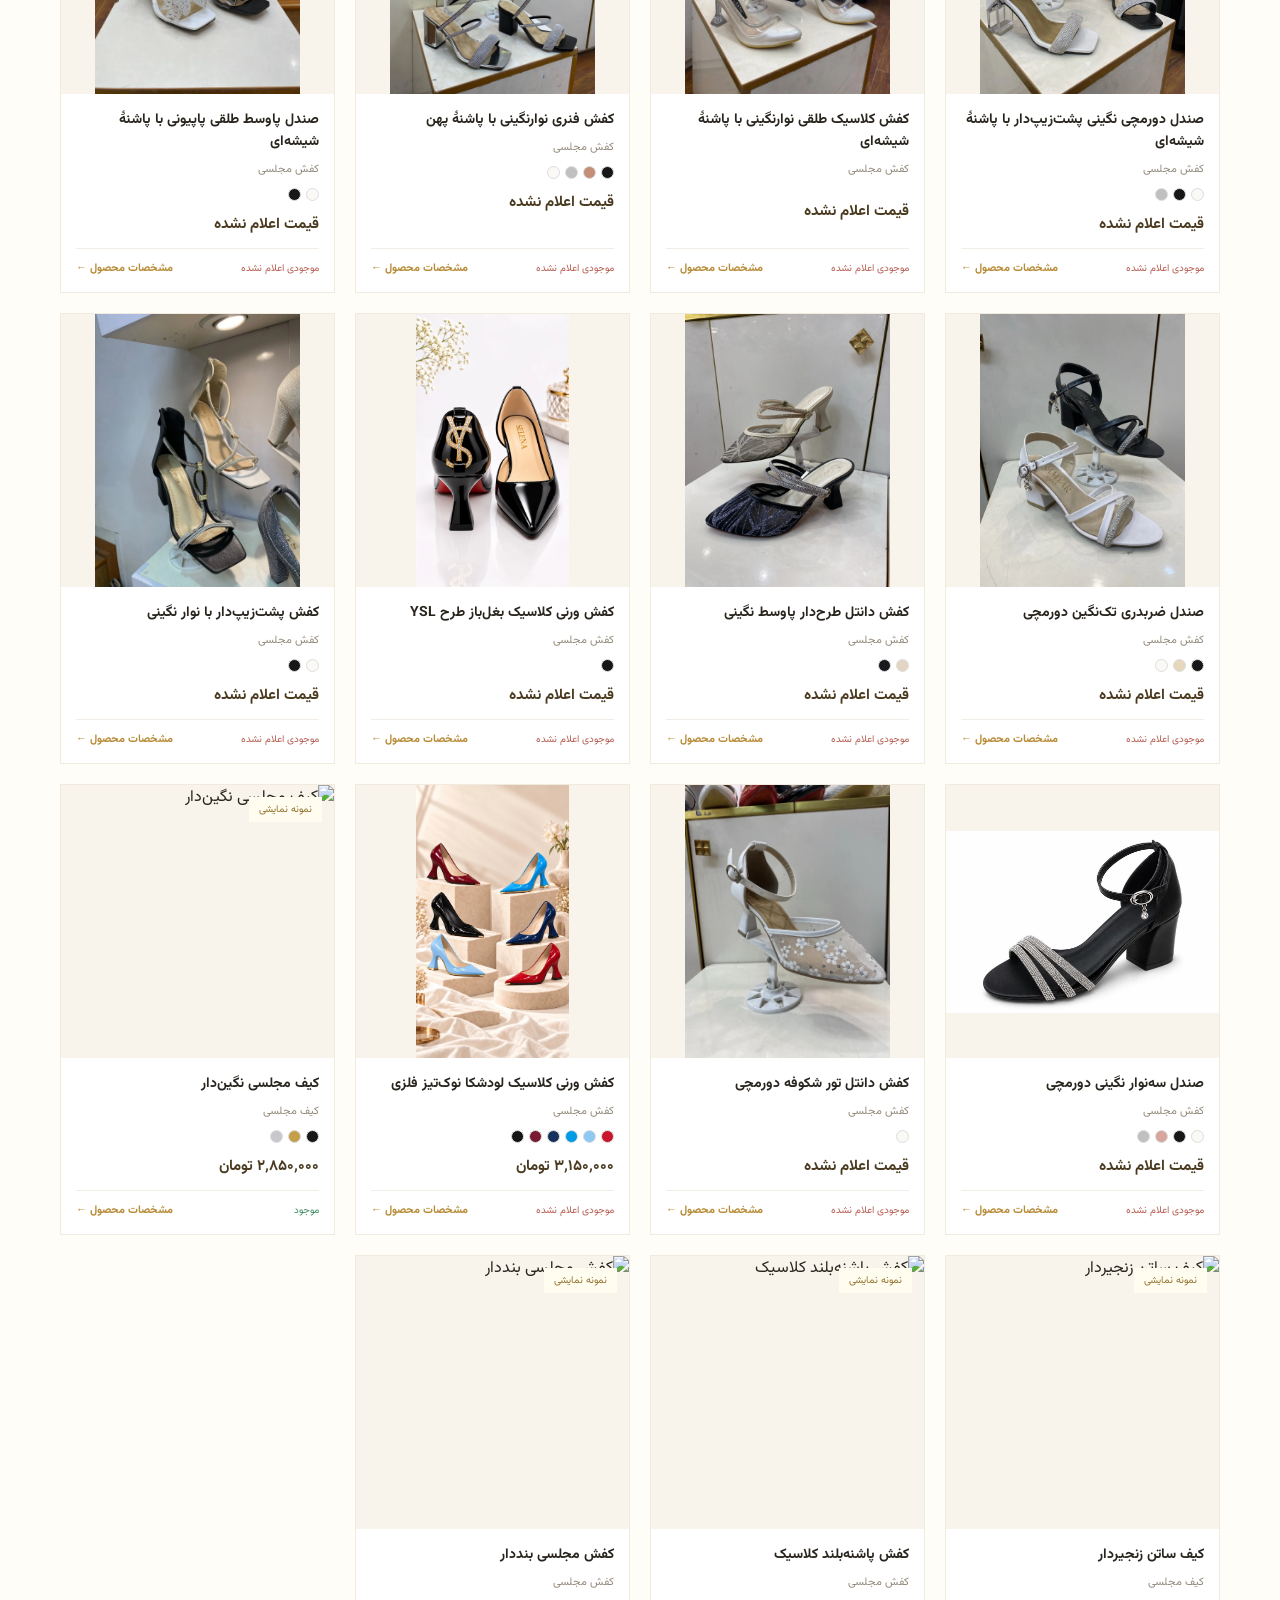
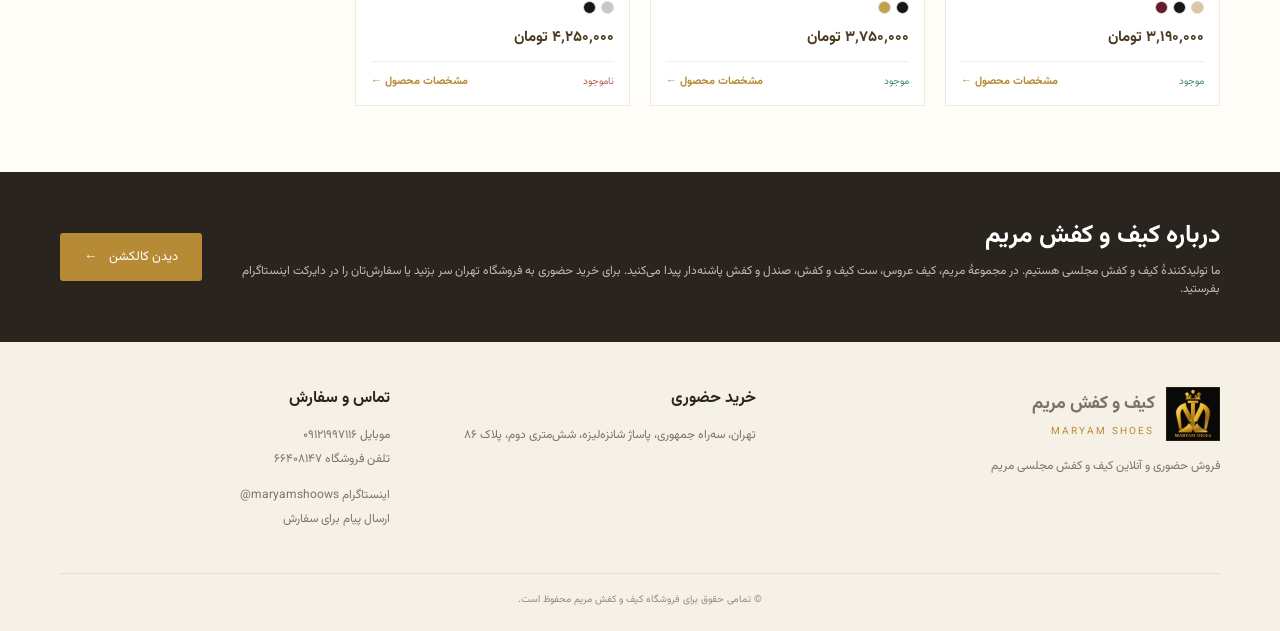
==== commit 6ea6c579: "Add persistent dark and light themes to storefront headers" ====
--- a/index.html
+++ b/index.html
@@ -5,6 +5,7 @@
 <meta name="theme-color" content="#fffdf8">
 <meta name="description" content="کیف و کفش مریم؛ انتخابی درخشان برای استایل‌های خاص و مجلسی">
 <title>کیف و کفش مریم | Maryam Shoes</title>
+<script src="theme.js"></script>
 <link rel="stylesheet" href="store.css">
 </head>
 <body>
@@ -12,7 +13,7 @@
 <header class="header"><div class="wrap nav">
 <a class="brand" href="#"><img src="assets/logo.svg" alt="لوگوی کیف و کفش مریم"><span><strong>کیف و کفش مریم</strong><small>MARYAM SHOES</small></span></a>
 <nav class="links"><a href="#home">خانه</a><a href="#products">فروشگاه</a><a href="#about">درباره ما</a><a href="#contact">ارتباط با ما</a></nav>
-<div class="nav-actions"><button class="iconbtn" aria-label="سبد خرید" onclick="toggleCart()">♧<span class="count" id="cartCount">0</span></button></div>
+<div class="nav-actions"><button id="themeToggle" class="iconbtn" type="button" aria-label="حالت تاریک" aria-pressed="false"><span aria-hidden="true">☾</span></button><button class="iconbtn" aria-label="سبد خرید" onclick="toggleCart()">♧<span class="count" id="cartCount">0</span></button></div>
 </div></header>
 <main>
 <section class="hero" id="home"><div class="wrap hero-grid"><div><div class="eyebrow">ELEGANCE IN EVERY DETAIL</div><h1>زیبایی در جزئیات،<br><span>شکوه در انتخاب</span></h1><p>مجموعه‌ای از کیف‌ها و کفش‌های مجلسی خاص برای لحظه‌هایی که می‌خواهید متفاوت بدرخشید. انتخابی ظریف، شیک و ماندگار.</p><a class="cta" href="#products">مشاهده محصولات <span>←</span></a></div><div class="hero-art"><img src="https://images.unsplash.com/photo-1543163521-1bf539c55dd2?auto=format&fit=crop&w=1100&q=85" alt="کفش مجلسی زنانه"><div class="art-label"><b>زیباییِ بی‌زمان</b>کالکشن ویژه کیف و کفش مجلسی</div></div></div></section>
--- a/store.css
+++ b/store.css
@@ -1,8 +1,7 @@
 
 @import url('https://fonts.googleapis.com/css2?family=Vazirmatn:wght@300;400;500;600;700;800&display=swap');
 :root{--gold:#b78a35;--gold2:#e6c77d;--ink:#29251e;--muted:#81796c;--cream:#fffdf8;--line:#eee7d9;--soft:#f8f4eb}
-*{box-sizing:border-box}html{scroll-behavior:smooth}body{margin:0;background:var(--cream);color:var(--ink);font-family:Vazirmatn,Tahoma,sans-serif}a{color:inherit;text-decoration:none}button{font:inherit;cursor:pointer}.topline{background:#29251e;color:#f7e8c2;text-align:center;padding:9px 16px;font-size:12px;letter-spacing:.2px}.wrap{width:min(1160px,calc(100% - 36px));margin:auto}.header{position:sticky;top:0;z-index:20;background:#fffdf8ed;backdrop-filter:blur(14px);border-bottom:1px solid var(--line)}.nav{height:82px;display:flex;align-items:center;justify-content:space-between;gap:24px}.brand{display:flex;align-items:center;gap:12px}.brand img{width:54px;height:54px}.brand strong{display:block;font-size:18px;letter-spacing:-.5px}.brand small{display:block;color:var(--gold);font-size:10px;letter-spacing:2px;direction:ltr;text-align:right}.links{display:flex;gap:28px;color:#5e574b;font-size:13px}.links a:hover{color:var(--gold)}.nav-actions{display:flex;gap:10px}.iconbtn{border:1px solid var(--line);background:white;border-radius:50%;width:42px;height:42px;display:grid;place-items:center;color:#514632;position:relative}.count{position:absolute;top:-4px;left:-3px;background:var(--gold);color:white;border-radius:50%;width:17px;height:17px;font-size:10px;display:grid;place-items:center}.hero{padding:58px 0 46px;background:radial-gradient(ellipse at 80% 15%,#f5e8c9 0,transparent 40%),linear-gradient(120deg,#fffdf8,#faf4e8)}.hero-grid{display:grid;grid-template-columns:1.05fr .95fr;align-items:center;gap:44px}.eyebrow{color:var(--gold);font-size:12px;font-weight:700;letter-spacing:1.8px}.hero h1{font-size:clamp(34px,5vw,58px);line-height:1.5;margin:12px 0 14px;font-weight:800;letter-spacing:-1.6px}.hero h1 span{color:var(--gold)}.hero p{color:#777064;line-height:2.2;font-size:14px;max-width:490px}.cta{display:inline-flex;align-items:center;gap:12px;background:var(--ink);color:white;padding:14px 24px;border-radius:3px;margin-top:18px;font-size:13px;transition:.2s}.cta:hover{background:var(--gold)}.hero-art{height:390px;border-radius:5px;overflow:hidden;position:relative;background:#eee4d0}.hero-art img{width:100%;height:100%;object-fit:cover;display:block}.hero-art:after{content:"";position:absolute;inset:0;background:linear-gradient(0deg,#1b171044,transparent 55%)}.art-label{position:absolute;z-index:1;bottom:22px;right:24px;color:white;font-size:13px}.art-label b{display:block;font-size:24px}.trust{display:grid;grid-template-columns:repeat(3,1fr);gap:16px;padding:24px 0;border-bottom:1px solid var(--line)}.trust div{display:flex;align-items:center;justify-content:center;gap:12px;color:#756b5b;font-size:12px}.trust b{display:block;color:#302b22;font-size:13px}.trust i{font-style:normal;font-size:22px;color:var(--gold)}.section{padding:66px 0}.section-head{display:flex;justify-content:space-between;align-items:end;margin-bottom:25px}.section-head h2{margin:5px 0;font-size:28px}.section-head p{margin:0;color:var(--muted);font-size:12px}.filters{display:flex;gap:8px;flex-wrap:wrap;margin-bottom:24px}.filter{border:1px solid var(--line);background:white;color:#746b5d;padding:9px 17px;border-radius:30px;font-size:12px}.filter.active,.filter:hover{background:var(--ink);border-color:var(--ink);color:white}.grid{display:grid;grid-template-columns:repeat(4,1fr);gap:20px}.product{background:white;border:1px solid #f0eadf;transition:.25s;position:relative}.product:hover{transform:translateY(-4px);box-shadow:0 16px 36px #4d3c1710}.photo{height:245px;position:relative;background:var(--soft);overflow:hidden}.photo img{width:100%;height:100%;object-fit:cover;transition:.4s}.product:hover .photo img{transform:scale(1.04)}.tag{position:absolute;top:12px;right:12px;background:#fffdf0;color:#92702d;padding:5px 10px;font-size:10px}.pbody{padding:15px}.pbody h3{font-size:14px;margin:0 0 8px}.sub{font-size:11px;color:#938a7b}.price{font-size:15px;font-weight:700;margin:12px 0;color:#4a3a1f}.price small{font-size:10px;color:#8b8376;font-weight:400}.pfoot{display:flex;justify-content:space-between;align-items:center;border-top:1px solid #f2eee7;padding-top:11px}.stock{font-size:10px;color:#3f8a63}.stock.out{color:#b65d51}.details{border:0;background:transparent;color:var(--gold);font-size:11px;font-weight:700}.swatches{display:flex;gap:5px;margin-top:10px}.swatch{width:13px;height:13px;border-radius:50%;border:1px solid #ddd}.empty{padding:50px;text-align:center;color:var(--muted);grid-column:1/-1}.banner{background:#29251e;color:white;padding:44px 0}.banner-inner{display:flex;align-items:center;justify-content:space-between;gap:25px}.banner h2{margin:0;font-size:25px}.banner p{color:#c6bcaa;font-size:12px;margin:7px 0 0}.banner .cta{background:var(--gold);margin:0}.footer{padding:44px 0 24px;background:#f6f1e7}.footer-grid{display:grid;grid-template-columns:1.3fr 1fr 1fr;gap:35px}.footer p,.footer a{color:#7b7367;font-size:12px;line-height:2}.footer h4{margin:0 0 12px}.copyright{border-top:1px solid #e8dfd0;margin-top:30px;padding-top:18px;color:#958b7a;font-size:10px;text-align:center}.modal{position:fixed;inset:0;background:#17130dbb;z-index:50;display:none;align-items:center;justify-content:center;padding:18px}.modal.open{display:flex}.modalbox{background:#fffdf8;width:min(760px,100%);max-height:90vh;overflow:auto;display:grid;grid-template-columns:1fr 1fr;position:relative}.modalbox>img{width:100%;height:100%;min-height:370px;object-fit:cover}.modalcontent{padding:34px}.close{position:absolute;top:10px;left:10px;border:0;background:white;width:34px;height:34px;border-radius:50%;font-size:20px}.spec{display:grid;grid-template-columns:1fr 1fr;gap:9px;margin:20px 0}.spec div{background:var(--soft);padding:10px;font-size:11px;color:#766b5a}.spec b{display:block;color:#302a20;font-size:12px;margin-bottom:4px}.modalcontent select{width:100%;padding:11px;border:1px solid var(--line);background:white;font:inherit;margin:6px 0 12px}.add{border:0;background:var(--ink);color:white;width:100%;padding:13px}.cartpanel{position:fixed;z-index:60;inset:0;background:#17130d88;display:none;justify-content:flex-start}.cartpanel.open{display:flex}.cart{background:white;width:min(390px,92vw);height:100%;padding:25px;overflow:auto}.carthead{display:flex;justify-content:space-between;align-items:center}.cartline{display:flex;justify-content:space-between;border-bottom:1px solid var(--line);padding:14px 0;font-size:12px}.cartline button{border:0;background:none;color:#b65d51}.muted{color:var(--muted)}@media(max-width:850px){.links{display:none}.hero-grid{grid-template-columns:1fr}.hero-art{height:320px}.grid{grid-template-columns:repeat(2,1fr)}.trust{gap:8px}.trust div{font-size:10px}.footer-grid{grid-template-columns:1fr 1fr}}@media(max-width:520px){.wrap{width:calc(100% - 26px)}.nav{height:70px}.brand img{width:46px;height:46px}.brand strong{font-size:15px}.hero{padding:36px 0}.hero-art{height:270px}.trust{grid-template-columns:1fr;gap:14px;align-items:start}.trust div{justify-content:flex-start}.section{padding:48px 0}.section-head h2{font-size:22px}.grid{gap:10px}.photo{height:175px}.pbody{padding:11px}.pbody h3{font-size:12px}.price{font-size:13px}.banner-inner{display:block}.banner .cta{display:inline-flex;margin-top:18px}.footer-grid{grid-template-columns:1fr}.modalbox{grid-template-columns:1fr}.modalbox>img{height:230px;min-height:0}.modalcontent{padding:22px}}
-.tag:empty{display:none}.photo img[src^="assets/"][src$=".webp"],.modalbox>img[src^="assets/"][src$=".webp"]{object-fit:contain}.modalbox>img[src^="assets/"][src$=".webp"]{max-height:75vh;background:var(--soft)}
+*{box-sizing:border-box}html{scroll-behavior:smooth}body{margin:0;background:var(--cream);color:var(--ink);font-family:Vazirmatn,Tahoma,sans-serif}a{color:inherit;text-decoration:none}button{font:inherit;cursor:pointer}.topline{background:#29251e;color:#f7e8c2;text-align:center;padding:9px 16px;font-size:12px;letter-spacing:.2px}.wrap{width:min(1160px,calc(100% - 36px));margin:auto}.header{position:sticky;top:0;z-index:20;background:#fffdf8ed;backdrop-filter:blur(14px);border-bottom:1px solid var(--line)}.nav{height:82px;display:flex;align-items:center;justify-content:space-between;gap:24px}.brand{display:flex;align-items:center;gap:12px}.brand img{width:54px;height:54px}.brand strong{display:block;font-size:18px;letter-spacing:-.5px}.brand small{display:block;color:var(--gold);font-size:10px;letter-spacing:2px;direction:ltr;text-align:right}.links{display:flex;gap:28px;color:#5e574b;font-size:13px}.links a:hover{color:var(--gold)}.nav-actions{display:flex;gap:10px}.iconbtn{border:1px solid var(--line);background:white;border-radius:50%;width:42px;height:42px;display:grid;place-items:center;color:#514632;position:relative}.count{position:absolute;top:-4px;left:-3px;background:var(--gold);color:white;border-radius:50%;width:17px;height:17px;font-size:10px;display:grid;place-items:center}.hero{padding:58px 0 46px;background:radial-gradient(ellipse at 80% 15%,#f5e8c9 0,transparent 40%),linear-gradient(120deg,#fffdf8,#faf4e8)}.hero-grid{display:grid;grid-template-columns:1.05fr .95fr;align-items:center;gap:44px}.eyebrow{color:var(--gold);font-size:12px;font-weight:700;letter-spacing:1.8px}.hero h1{font-size:clamp(34px,5vw,58px);line-height:1.5;margin:12px 0 14px;font-weight:800;letter-spacing:-1.6px}.hero h1 span{color:var(--gold)}.hero p{color:#777064;line-height:2.2;font-size:14px;max-width:490px}.cta{display:inline-flex;align-items:center;gap:12px;background:var(--ink);color:white;padding:14px 24px;border-radius:3px;margin-top:18px;font-size:13px;transition:.2s}.cta:hover{background:var(--gold)}.hero-art{height:390px;border-radius:5px;overflow:hidden;position:relative;background:#eee4d0}.hero-art img{width:100%;height:100%;object-fit:cover;display:block}.hero-art:after{content:"";position:absolute;inset:0;background:linear-gradient(0deg,#1b171044,transparent 55%)}.art-label{position:absolute;z-index:1;bottom:22px;right:24px;color:white;font-size:13px}.art-label b{display:block;font-size:24px}.trust{display:grid;grid-template-columns:repeat(3,1fr);gap:16px;padding:24px 0;border-bottom:1px solid var(--line)}.trust div{display:flex;align-items:center;justify-content:center;gap:12px;color:#756b5b;font-size:12px}.trust b{display:block;color:#302b22;font-size:13px}.trust i{font-style:normal;font-size:22px;color:var(--gold)}.section{padding:66px 0}.section-head{display:flex;justify-content:space-between;align-items:end;margin-bottom:25px}.section-head h2{margin:5px 0;font-size:28px}.section-head p{margin:0;color:var(--muted);font-size:12px}.filters{display:flex;gap:8px;flex-wrap:wrap;margin-bottom:24px}.filter{border:1px solid var(--line);background:white;color:#746b5d;padding:9px 17px;border-radius:30px;font-size:12px}.filter.active,.filter:hover{background:var(--ink);border-color:var(--ink);color:white}.grid{display:grid;grid-template-columns:repeat(4,1fr);gap:20px}.product{background:white;border:1px solid #f0eadf;transition:.25s;position:relative}.product:hover{transform:translateY(-4px);box-shadow:0 16px 36px #4d3c1710}.photo{height:245px;position:relative;background:var(--soft);overflow:hidden}.photo img{width:100%;height:100%;object-fit:cover;transition:.4s}.product:hover .photo img{transform:scale(1.04)}.tag{position:absolute;top:12px;right:12px;background:#fffdf0;color:#92702d;padding:5px 10px;font-size:10px}.pbody{padding:15px}.pbody h3{font-size:14px;margin:0 0 8px}.sub{font-size:11px;color:#938a7b}.price{font-size:15px;font-weight:700;margin:12px 0;color:#4a3a1f}.price small{font-size:10px;color:#8b8376;font-weight:400}.pfoot{display:flex;justify-content:space-between;align-items:center;border-top:1px solid #f2eee7;padding-top:11px}.stock{font-size:10px;color:#3f8a63}.stock.out{color:#b65d51}.details{border:0;background:transparent;color:var(--gold);font-size:11px;font-weight:700}.swatches{display:flex;gap:5px;margin-top:10px}.swatch{width:13px;height:13px;border-radius:50%;border:1px solid #ddd}.empty{padding:50px;text-align:center;color:var(--muted);grid-column:1/-1}.banner{background:#29251e;color:white;padding:44px 0}.banner-inner{display:flex;align-items:center;justify-content:space-between;gap:25px}.banner h2{margin:0;font-size:25px}.banner p{color:#c6bcaa;font-size:12px;margin:7px 0 0}.banner .cta{background:var(--gold);margin:0}.footer{padding:44px 0 24px;background:#f6f1e7}.footer-grid{display:grid;grid-template-columns:1.3fr 1fr 1fr;gap:35px}.footer p,.footer a{color:#7b7367;font-size:12px;line-height:2}.footer h4{margin:0 0 12px}.copyright{border-top:1px solid #e8dfd0;margin-top:30px;padding-top:18px;color:#958b7a;font-size:10px;text-align:center}.modal{position:fixed;inset:0;background:#17130dbb;z-index:50;display:none;align-items:center;justify-content:center;padding:18px}.modal.open{display:flex}.modalbox{background:#fffdf8;width:min(760px,100%);max-height:90vh;overflow:auto;display:grid;grid-template-columns:1fr 1fr;position:relative}.modalbox>img{width:100%;height:100%;min-height:370px;object-fit:cover}.modalcontent{padding:34px}.close{position:absolute;top:10px;left:10px;border:0;background:white;width:34px;height:34px;border-radius:50%;font-size:20px}.spec{display:grid;grid-template-columns:1fr 1fr;gap:9px;margin:20px 0}.spec div{background:var(--soft);padding:10px;font-size:11px;color:#766b5a}.spec b{display:block;color:#302a20;font-size:12px;margin-bottom:4px}.modalcontent select{width:100%;padding:11px;border:1px solid var(--line);background:white;font:inherit;margin:6px 0 12px}.add{border:0;background:var(--ink);color:white;width:100%;padding:13px}.cartpanel{position:fixed;z-index:60;inset:0;background:#17130d88;display:none;justify-content:flex-start}.cartpanel.open{display:flex}.cart{background:white;width:min(390px,92vw);height:100%;padding:25px;overflow:auto}.carthead{display:flex;justify-content:space-between;align-items:center}.cartline{display:flex;justify-content:space-between;border-bottom:1px solid var(--line);padding:14px 0;font-size:12px}.cartline button{border:0;background:none;color:#b65d51}.muted{color:var(--muted)}.tag:empty{display:none}.photo img[src^="assets/"][src$=".webp"],.modalbox>img[src^="assets/"][src$=".webp"]{object-fit:contain}.modalbox>img[src^="assets/"][src$=".webp"]{max-height:75vh;background:var(--soft)}
 
 .detail-page{padding-block:32px 64px}
 .detail-page>a{color:#785720}
@@ -11,4 +10,104 @@
 .detail-layout h1{font-size:clamp(24px,3vw,40px);line-height:1.55}
 .product-link{display:block;color:inherit;text-decoration:none;height:100%}
 .product-link:focus-visible{outline:3px solid var(--gold)}
-@media(max-width:700px){.detail-layout{grid-template-columns:1fr}.detail-layout>img{height:min(48vh,420px)}}
+
+/* Keep shopping controls reachable and product photos proportional at every width. */
+html { scroll-padding-top: 94px; }
+.wrap { width: min(1160px, calc(100% - clamp(24px, 5vw, 64px))); }
+.grid { grid-template-columns: repeat(4, minmax(0, 1fr)); gap: clamp(12px, 1.7vw, 20px); }
+.product, .pbody, .modalcontent, .detail-layout > *, .footer-grid > * { min-width: 0; }
+.product-link { display: flex; flex-direction: column; }
+.photo { height: auto; aspect-ratio: 1 / 1; }
+.photo img { display: block; }
+.pbody { display: flex; flex: 1; flex-direction: column; }
+.pfoot { margin-top: auto; flex-wrap: wrap; gap: 6px 12px; }
+.swatches { flex-wrap: wrap; }
+.links a, .detail-page > a, .modalcontent a.details {
+  display: inline-flex; align-items: center; min-height: 44px;
+}
+.filter, .iconbtn, .close, .cartline button, .add { min-height: 44px; }
+.iconbtn, .close { min-width: 44px; }
+.banner .cta { flex: none; }
+.detail-layout { grid-template-columns: repeat(2, minmax(0, 1fr)); }
+.modalcontent { padding: clamp(16px, 3vw, 34px); }
+.spec { grid-template-columns: repeat(2, minmax(0, 1fr)); }
+.spec div { overflow-wrap: anywhere; font-size: 13px; line-height: 1.75; }
+.spec b, .modalcontent a.details { font-size: 13px; }
+.cart { max-height: 100dvh; overscroll-behavior: contain; }
+.cartline { gap: 12px; }
+.cartline > span { min-width: 0; overflow-wrap: anywhere; }
+@media (max-width: 1000px) {
+  .grid { grid-template-columns: repeat(3, minmax(0, 1fr)); }
+  .hero-grid { gap: 24px; }
+  .links { gap: 18px; }
+}
+@media (max-width: 760px) {
+  html { scroll-padding-top: 116px; }
+  .nav { height: auto; display: grid; grid-template-columns: 1fr auto; gap: 0 12px; padding-top: 6px; }
+  .nav .brand img { width: 46px; height: 46px; }
+  .nav .brand strong { font-size: 16px; }
+  .nav-actions { grid-area: 1 / 2; }
+  .links { grid-column: 1 / -1; display: grid; grid-template-columns: repeat(4,minmax(0,1fr)); gap: 0; }
+  .links a { justify-content: center; text-align: center; line-height: 1.5; }
+  .hero { padding: 28px 0; }
+  .hero-grid, .detail-layout { grid-template-columns: minmax(0, 1fr); }
+  .hero-art { height: auto; aspect-ratio: 16 / 9; }
+  .detail-layout > img { height: auto; aspect-ratio: 1 / 1; max-height: 56svh; }
+  .grid { grid-template-columns: repeat(2, minmax(0, 1fr)); }
+  .section { padding: 40px 0; }
+  .trust { gap: 12px; }
+  .trust div { align-items: flex-start; }
+  .footer-grid { grid-template-columns: 1fr 1fr; gap: 20px; }
+  .footer-grid > :first-child { grid-column: 1 / -1; }
+}
+@media (max-width: 520px) {
+  .hero h1 { font-size: clamp(30px, 8vw, 40px); }
+  .trust { grid-template-columns: 1fr; }
+  .trust div { justify-content: flex-start; }
+  .section-head { flex-wrap: wrap; gap: 8px; align-items: flex-start; }
+  .section-head h2 { font-size: 24px; }
+  .filters { gap: 6px; }
+  .filter { padding-inline: 12px; }
+  .grid { gap: 10px; }
+  .pbody { padding: 10px; }
+  .pbody h3 { line-height: 1.65; }
+  .pfoot { align-items: flex-start; flex-direction: column; }
+  .banner-inner { flex-direction: column; align-items: flex-start; }
+  .footer-grid { grid-template-columns: 1fr; }
+  .footer p, .footer a { font-size: 13px; }
+  .cart { width: min(390px, 100%); padding: 16px; }
+  .detail-page { padding-block: 14px 36px; }
+  .detail-layout { margin-top: 6px; }
+}
+@media (max-width: 359px) {
+  .grid { grid-template-columns: minmax(0, 1fr); }
+}
+@media (max-height: 500px) and (orientation: landscape) {
+  .header { position: static; }
+  html { scroll-padding-top: 8px; }
+}
+
+#themeToggle { font: 24px/1 sans-serif; }
+#themeToggle:focus-visible { outline: 3px solid var(--gold); outline-offset: 2px; }
+:root[data-theme="dark"] {
+  color-scheme: dark;
+  --cream: #191714;
+  --ink: #f4eee3;
+  --muted: #c3b9a8;
+  --gold: #e2bf78;
+  --soft: #302b24;
+  --line: #51483a;
+  --surface: #25221d;
+}
+[data-theme="dark"] .header { background: #191714ed; }
+[data-theme="dark"] .hero { background: radial-gradient(ellipse at 80% 15%, #393022, transparent 55%), var(--cream); }
+[data-theme="dark"] :is(.product, .detail-layout, .iconbtn, .filter, .cart, .close, .modalcontent select, .footer) {
+  background: var(--surface); color: var(--ink); border-color: var(--line);
+}
+[data-theme="dark"] :is(.links, .hero p, .trust div, .sub, .spec div, .footer p, .footer a, .copyright) { color: var(--muted); }
+[data-theme="dark"] :is(.trust b, .spec b, .price) { color: var(--ink); }
+[data-theme="dark"] :is(.pfoot, .copyright) { border-color: var(--line); }
+[data-theme="dark"] :is(.filter.active, .filter:hover, .cta, .add, .count) { background: var(--gold); color: var(--cream); }
+[data-theme="dark"] .detail-page > a { color: var(--gold); }
+[data-theme="dark"] .stock { color: #8cd6ab; }
+[data-theme="dark"] :is(.stock.out, .cartline button) { color: #eca79a; }
